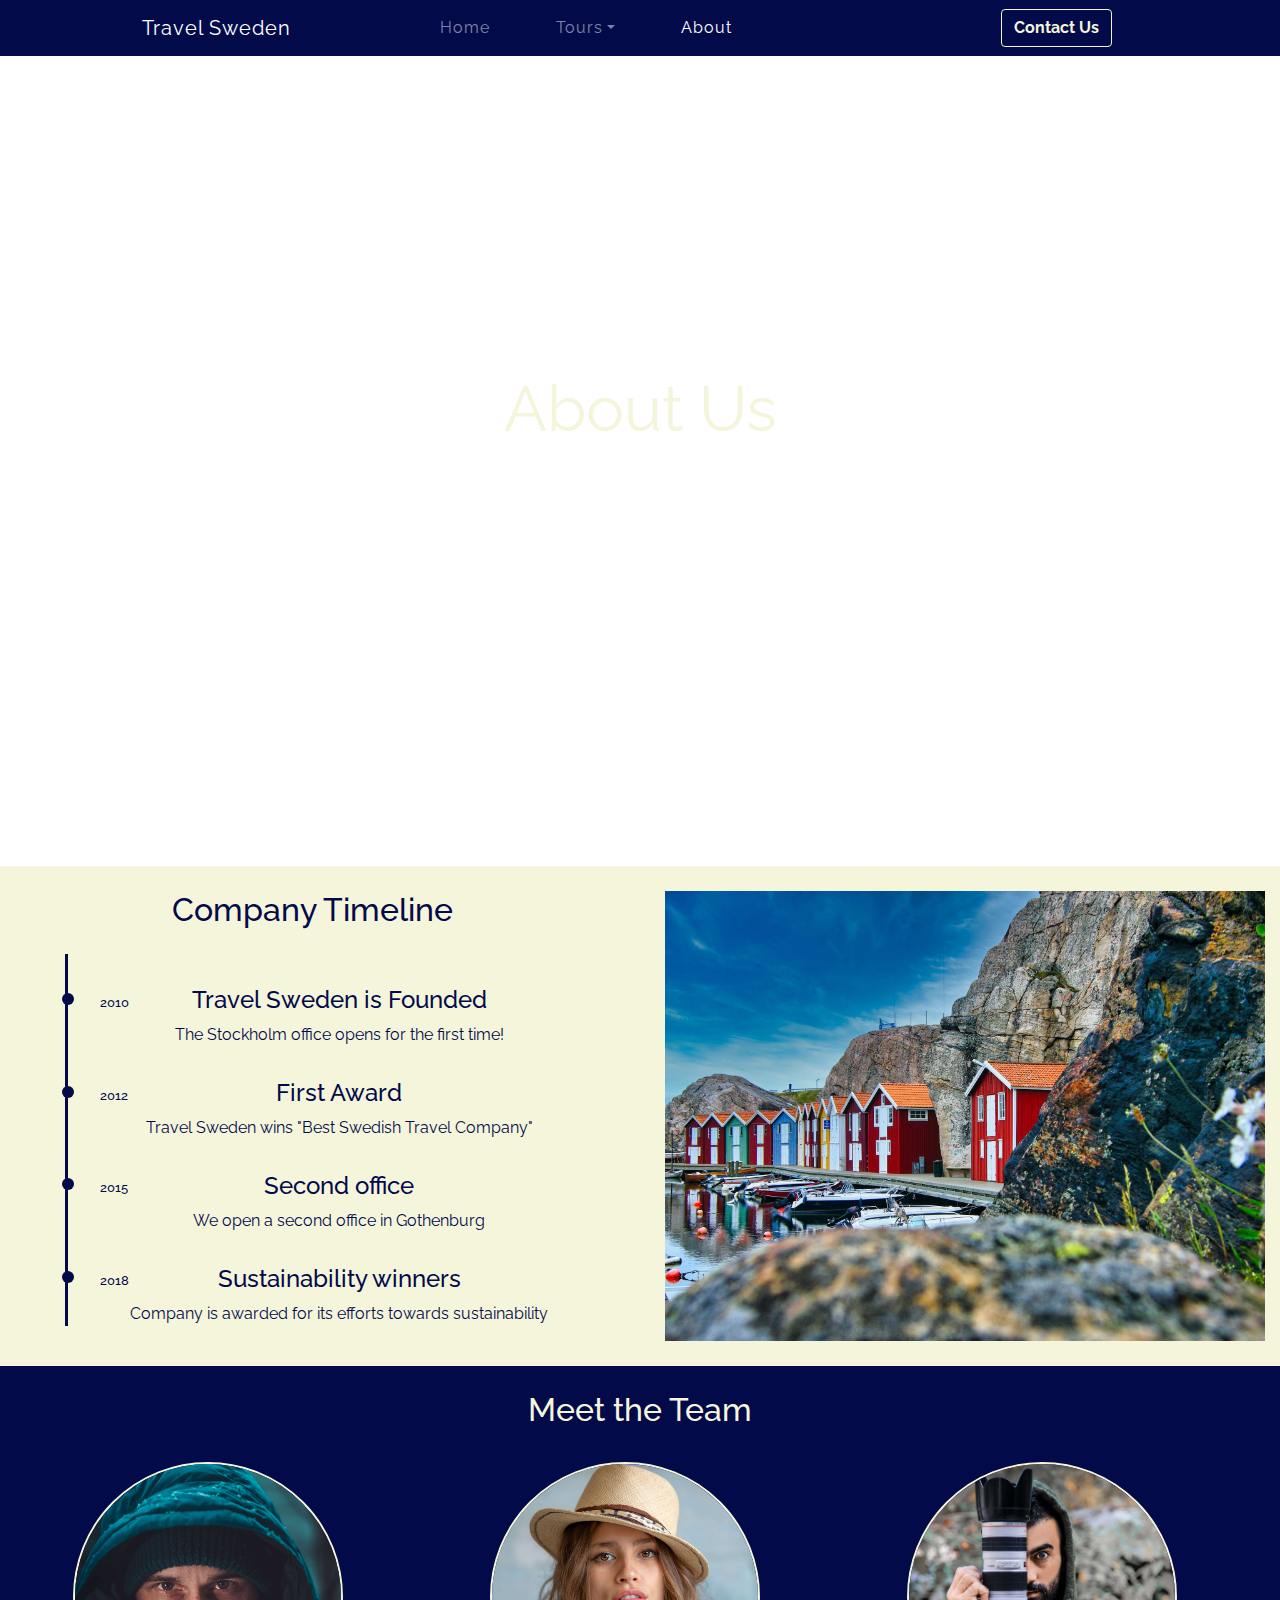
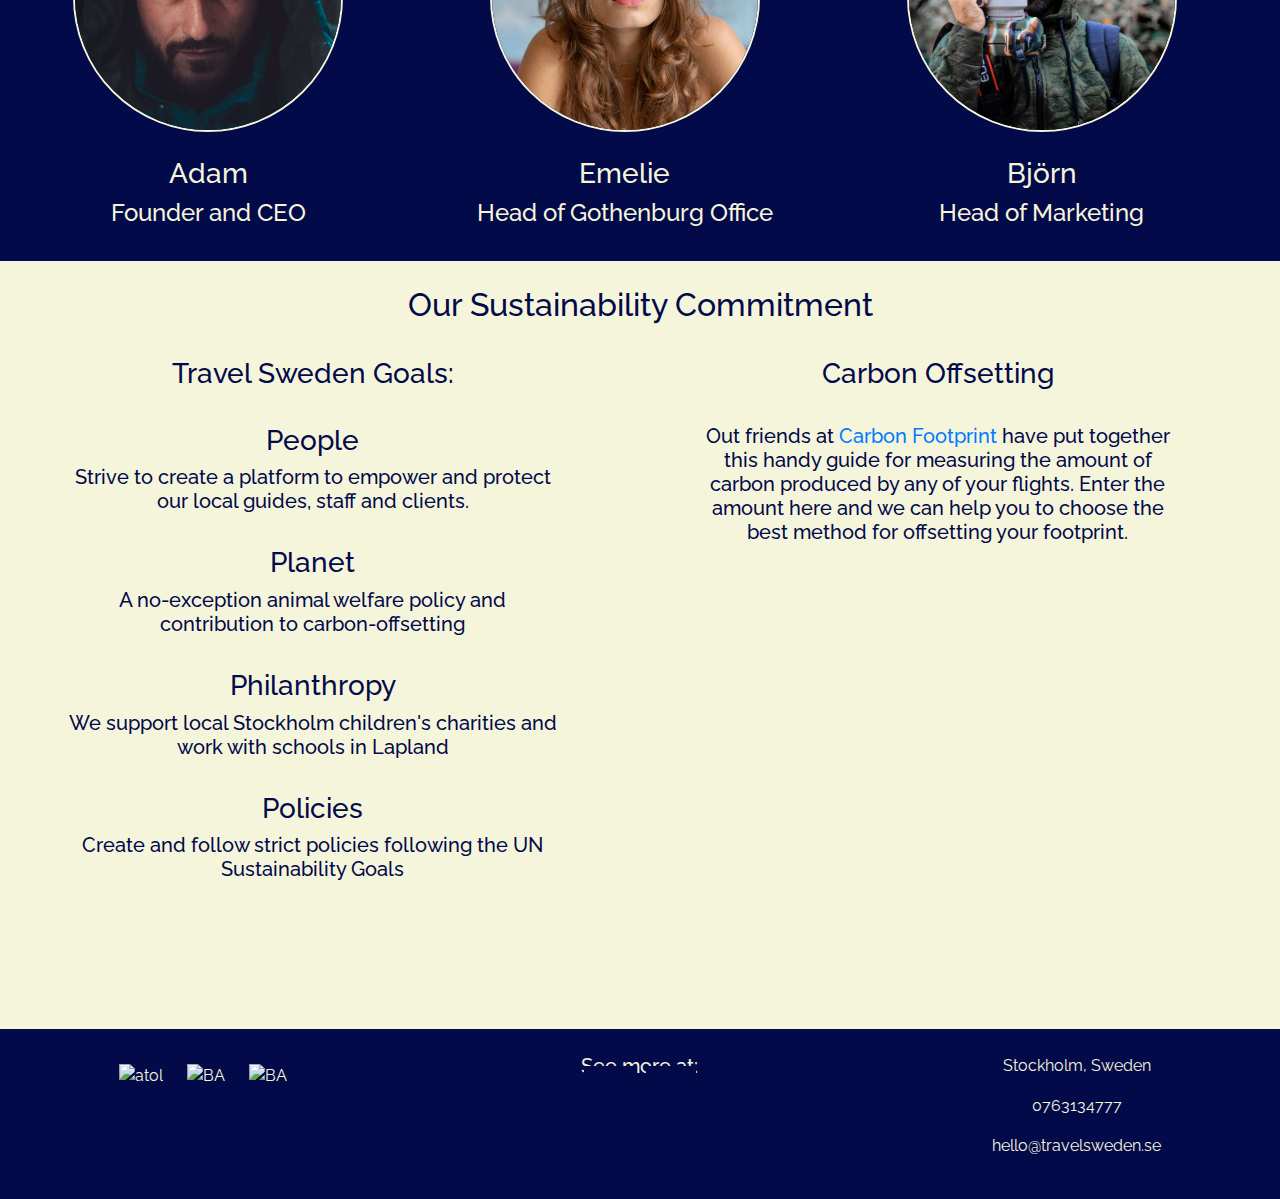
==== about.html @ d001424f "navbar form corrected across website" ====
<!DOCTYPE html>
<html lang="en">
<head>
    <meta charset="UTF-8">
    <meta name="viewport" content="width=device-width, initial-scale=1.0">
    <link rel="stylesheet" href="https://stackpath.bootstrapcdn.com/bootstrap/4.5.2/css/bootstrap.min.css">
    <link rel="stylesheet" href="https://cdnjs.cloudflare.com/ajax/libs/font-awesome/5.14.0/css/all.min.css" integrity="sha512-1PKOgIY59xJ8Co8+NE6FZ+LOAZKjy+KY8iq0G4B3CyeY6wYHN3yt9PW0XpSriVlkMXe40PTKnXrLnZ9+fkDaog==" crossorigin="anonymous" />
    <link href="https://fonts.googleapis.com/css2?family=Lato&family=Raleway&display=swap" rel="stylesheet">
    <link rel="stylesheet" href="assets/css/styles.css" type="text/css">
    <title>Travel Sweden</title>    
</head>
<body>

<!-- START OF NAV BAR -->
<nav class="row navbar navbar-dark navbar-expand-lg" style="background-color: #030a4a;">
   <div class="col-4"> 
  <a class="navbar-brand" href="index.html">Travel Sweden</a>
  
   </div>
   <div class="col-4 nav-options">
        <button class="navbar-toggler" type="button" data-toggle="collapse" data-target="#navbarNavDropdown" aria-controls="navbarNavDropdown" aria-expanded="false" aria-label="Toggle navigation">
            <span class="navbar-toggler-icon"></span>
        </button> 
        <div class="collapse navbar-collapse" id="navbarNavDropdown">
            <ul class="navbar-nav">
                <li class="nav-item">
                    <a class="nav-link" href="index.html">Home </a>
                </li>
                <li class="nav-item dropdown">
                    <a class="nav-link dropdown-toggle" href="#" id="navbarDropdownMenuLink" role="button" data-toggle="dropdown" aria-haspopup="true" aria-expanded="false">
                    Tours</a>
                    <div class="dropdown-menu" aria-labelledby="navbarDropdownMenuLink">
                        <a class="dropdown-item" href="tour-1.html">Stockholm</a>
                        <a class="dropdown-item" href="tour-2.html">Lapland</a>
                        <a class="dropdown-item" href="tour-2.html">Gothenburg</a>
                    </div>
                </li>
                <li class="nav-item active">
                    <a class="nav-link" href="about.html">About<span class="sr-only">(current)</span></a>
                </li>                   
            </ul>
        </div>
    </div>
  <div class="col-4 enquiry-button">        
        <button type="button" class="btn btn-light" data-toggle="modal" data-target="#exampleModal"> Contact Us </button>
        <div class="modal fade" id="exampleModal" tabindex="-1" aria-labelledby="exampleModalLabel" aria-hidden="true">
            <div class="modal-dialog modal-dialog-centered">
                <div class="modal-content">
                        <div class="modal-header">
                            <h5 class="modal-title" id="exampleModalLabel">Enquiry Details</h5>
                            <button type="button" class="close" data-dismiss="modal" aria-label="Close">
                                <span aria-hidden="true">&times;</span>
                            </button>
                        </div>
                        <form>
                            <div class="form-group">
                                <label for="exampleFormControlTextarea1">Full Name</label>
                                <textarea class="form-control" id="exampleFormControlTextarea1" rows="1" placeholder="Full Name"></textarea>
                            </div>  
                            <div class="form-group">                                
                                    <label for="validationDefault01">Email Address</label>
                                    <input type="text" class="form-control" id="validationDefault01" placeholder="Email Address" required>                                                               
                            </div>
                            <div class="form-group">
                                <label for="exampleFormControlTextarea1">Phone Number</label>
                                <textarea class="form-control" id="exampleFormControlTextarea3" rows="1" placeholder="Phone Number"></textarea>                                
                            </div>  
                            <div class="form-group">
                                <label for="exampleFormControlTextarea1">Anything you'd like to add?</label>
                                <textarea class="form-control" id="exampleFormControlTextarea2" placeholder="Hotel preference, dates, special occasion" rows="3"></textarea>
                                <small id="emailHelp" class="form-text text-muted">We'll never share your details with anyone else.</small>
                            </div>                         
                             <div class="form-group">
                                <div class="form-check">
                                <input class="form-check-input" type="checkbox" value="" id="invalidCheck2" required>
                                <label class="form-check-label" for="invalidCheck2">
                                    Agree to terms and conditions
                                </label>
                                </div>
                            </div>
                            <button type="button" class="btn btn-secondary" data-dismiss="modal">Close</button>
                            <button class="btn btn-primary" type="submit">Submit </button>                            
                            </form>
                    
                </div>
            </div>
        </div>
    </div>
    
      

   
</nav>
<!-- END OF NAV BAR -->
<!-- START OF HERO SECTION -->
<div class="d-block row container-fluid no-gutters about-hero-container">
   <h1>About Us</h1>  
</div>
<!-- END OF HERO SECTION -->
<!-- START OF HISTORY SECTION -->
<div class="history-section">
    <div class="container-fluid row">
        <div class="col-xl-6 history-text">         
            <div class="row">
                <div class="col-12">
                    <h2 class="history-heading">
                        Company Timeline
                    </h2>
                </div>
            </div> 
            <div class="history-items">
            <div class="timeline-item" data-dates="2010">
                <h4>Travel Sweden is Founded</h4>  
                <p>The Stockholm office opens for the first time!</p>              
            </div>   
            <div class="timeline-item" data-dates="2012">
                <h4>First Award</h4>
                <p>Travel Sweden wins "Best Swedish Travel Company"</p>
            </div>     
            <div class="timeline-item" data-dates="2015">
                <h4>Second office</h4>
                <p>We open a second office in Gothenburg</p>
            </div>     
            <div class="timeline-item" data-dates="2018">
                <h4>Sustainability winners</h4>
                <p>Company is awarded for its efforts towards sustainability</p>
            </div>   
            </div>              
        </div>       
        <div class="col-xl-6 history-image">
            <img src="assets/images/west-coast.jpg" alt="Houses on the beach in Gothenburg">
        </div>
    </div>
</div>


<!-- END OF HISTORY SECTION -->

<!-- START OF MEET SECTION -->
<div class="meet-section">
<h2>Meet the Team</h2>
    <div class="container-fluid row">
        <div class="col-xl-4 meet-person">
            <img src="assets/images/person-1.jpg" alt="Person 1">            
            <h3>Adam</h3>
            <h4>Founder and CEO</h4>
        </div>
        <div class="col-xl-4 meet-person">
            <img src="assets/images/person-2.jpg" alt="Person 2">            
            <h3>Emelie</h3>
            <h4>Head of Gothenburg Office</h4>
        </div>
        
        <div class="col-xl-4 meet-person">
            <img src="assets/images/person-3.jpg" alt="Person 3">            
            <h3>Björn</h3>
            <h4>Head of Marketing</h4>
        </div>    
    </div>
</div>

<!-- END OF MEET SECTION -->

<!-- START OF SUSTAINABILITY SECTION -->
<div class="sustain-section">
<h2>Our Sustainability Commitment</h2> 
    <div class="container-fluid row">
        <div class="col-lg-6">
            <h3 class="sustain-heading">Travel Sweden Goals:</h3>                       
            <h3><i class="fas fa-child"></i> People</h3>
            <h5>Strive to create a platform to empower and protect our local guides, staff and clients.</h5>
            <h3><i class="fas fa-globe-europe"></i> Planet</h3>
            <h5>A no-exception animal welfare policy and contribution to carbon-offsetting</h5>
            <h3><i class="fas fa-hand-holding-heart"></i> Philanthropy</h3>
            <h5>We support local Stockholm children's charities and work with schools in Lapland</h5>
            <h3><i class="far fa-sticky-note"></i> Policies</h3>
            <h5>Create and follow strict policies following the UN Sustainability Goals</h5>
        </div>
        <div class="col-lg-6 sustain-calc">
            <h3 class="sustain-heading">Carbon Offsetting</h3>
            <h5>Out friends at <a href="https://www.carbonfootprint.com/" target="_blank">Carbon Footprint</a> have put together this handy guide for measuring the amount of carbon produced by any of your flights. Enter the amount here and we can help you to choose the best method for offsetting your footprint.</h5> 
            <iframe style="border:0;" allowfullscreen="" aria-hidden="false" tabindex="0" 
            src="https://calculator.carbonfootprint.com/calculator.aspx?c=flight"></iframe>

        </div>    
    </div>

</div>


<!-- END OF SUSTAINABILITY SECTION -->

<!-- START OF FOOTER -->
<footer class="footer-section container-fluid">
    <div class="row">
        <div class= "col-sm-4 footer-awards">            
            <img src="assets/images/atol.png" alt="atol">                       
            <img src="assets/images/recommend.png" alt="BA">
            <img src="assets/images/wanderlust.png" alt="BA">            
        </div>
        <div class="col-sm-4">
            <h5 class="uppercase general-sub">See more at:</h5>
            <ul class="list-inline social-links">
                <li class="list-inline-item">
                    <a target="_blank" href="https://www.facebook.com/">
                        <i class="fab fa-facebook" aria-hidden="true"></i>
                        <span class="sr-only">Facebook</span>
                    </a>
                </li>
                <li class="list-inline-item">
                    <a target="_blank" href="https://twitter.com/">
                        <i class="fab fa-twitter" aria-hidden="true"></i>
                        <span class="sr-only">Twitter</span>
                    </a>
                </li>
                <li class="list-inline-item">
                    <a target="_blank" href="https://instagram.com/">
                        <i class="fab fa-instagram" aria-hidden="true"></i>
                        <span class="sr-only">Instagram</span>
                    </a>
                </li>
                <li class="list-inline-item">
                    <a target="_blank" href="https://www.linkedin.com/">
                        <i class="fab fa-linkedin" aria-hidden="true"></i>
                        <span class="sr-only">LinkedIn</span>
                    </a>
                </li>
            </ul>
        </div>
            
        <div class= "col-sm-4 footer-address list-block">
            <p><i class="fa fa-home"></i> Stockholm, Sweden</p>
            <p><i class="fa fa-phone"></i> 0763134777</p>
            <p><i class="fa fa-envelope-square"></i> hello@travelsweden.se</p>
        </div>
    </div>    
    
</footer>
<!-- END OF FOOTER -->


    

<script src="https://code.jquery.com/jquery-3.5.1.slim.min.js" integrity="sha384-DfXdz2htPH0lsSSs5nCTpuj/zy4C+OGpamoFVy38MVBnE+IbbVYUew+OrCXaRkfj" crossorigin="anonymous"></script>
<script src="https://cdn.jsdelivr.net/npm/popper.js@1.16.1/dist/umd/popper.min.js" integrity="sha384-9/reFTGAW83EW2RDu2S0VKaIzap3H66lZH81PoYlFhbGU+6BZp6G7niu735Sk7lN" crossorigin="anonymous"></script>
<script src="https://stackpath.bootstrapcdn.com/bootstrap/4.5.2/js/bootstrap.min.js" integrity="sha384-B4gt1jrGC7Jh4AgTPSdUtOBvfO8shuf57BaghqFfPlYxofvL8/KUEfYiJOMMV+rV" crossorigin="anonymous"></script>
</body>

</html>
---- assets/css/styles.css ----
html, body {    
    font-family: 'Raleway', sans-serif;
    text-align: center;   
    overflow-x: hidden; 
    scroll-behavior: smooth;
}
/************* HOME PAGE ***********/

/* Navbar */
.navbar {
    margin: 0
}

nav a {
    color: #F5F5DC;
    text-align: center;
    letter-spacing: 1px
    
}

.navbar-nav li {
    margin: 0 50px 0 0px
}

.navbar-toggler{
    color: #F5F5DC
}

.dropdown-item{
    margin: 4px;
    padding: 0;
    color: #030a4a
}

@media screen and (max-width:450px){
    .dropdown-menu{
    min-width: 6.5rem;
    background-color: #030a4a;     
    }
}

    
@media screen and (max-width:450px){
    .dropdown-item{
    margin: 4px;
    padding: 0;
    color: #F5F5DC
    }
}

@media screen and (min-width:600px){
    .dropdown-item{
    margin-left: 30px;
    width: 75% 
    }
}

@media screen and (max-width:450px){
    .enquiry-button{  
        display: none      
    }
}

@media screen and (max-width:450px){
    .navbar-nav li{  
        margin-left: 10px      
    }
}

.nav-options{
    padding: 0px
}

.form-group {
    margin: 10px 25px
}

.btn-primary{
    background-color: #030a4a;
    margin-bottom: 15px
}

.btn-secondary{
    margin-bottom: 15px
}


.btn-submit{
    color: #F5F5DC;
    margin-bottom: 15px
}

.btn-light{
    color: #030a4a;
    font-weight: bold
}
/* Hero Container */

  
.hero-container {    
    text-align: center;
    height: 90vh;
    background-image: url("../images/deck-lake-forest.jpg");
    background-size: cover;
    background-repeat: no-repeat;
    background-position: 50% 50%;
    color: #F5F5DC;
    
}

@media screen and (min-width:1125px){
    .hero-container{    
    animation: mymove 5s;   
    }
}

@keyframes mymove {
  from {background-size: 100%;}
  to {background-size: 110%;}
}

.hero-container h1{    
    padding-top: 35vh;
    font-weight: 400;
    font-size: 400%;
}

@media screen and (max-width:400px){
    .hero-container h1{    
    padding-top: 100px;    
    }
}

/* Values Container */

.values-container{
    background-color: #F5F5DC
}

.value-text h1, .value-text h4 {
    padding: 0 25px
}

.value-text h1{
    color: #030a4a;     
}

@media screen and (max-width:450px){
    .value-text h1{         
        padding-top: 25px   
    }
}

@media screen and (max-width:450px){
    .value-text h4{         
        margin-bottom: 50px      
    }
}
.values-container img{
    height: 50vh;
    padding: 45px 10px 15px 10px;
    
}

@media screen and (max-width:450px){
    .values-container img, .values-container p{  
        display: none  
    
    }
}

/* Values Container */

.tour-list-section {
    background-image: url("../images/northern-lights.jpg");
    background-size: cover;
    background-repeat: no-repeat;
    background-position: 50% 50%;
    height: 100%;      
    overflow: hidden;    
}

.tour-list-section h1{
    color: #F5F5DC;
    margin: 25px 0
}

.card {
    margin: 25px 0 40px 0;
}

.card a {
    color: #030a4a;
}

.card img:hover{
    opacity: 0.8;
}

/* Review Section */

.review-section{
    background-color: #F5F5DC
}

.carousel-item{
    padding: 25px 150px;
    color: #030a4a 
}

@media screen and (max-width:800px){
    .carousel-item{
    padding: 25px 50px  
    
    }
}

.carousel-control-prev-icon,
.carousel-control-next-icon {
  height: 100px;
  width: 100px;
  outline: black;
  background-size: 100%, 100%;  
  background-image: none;
}

.carousel-control-next-icon:after
{
  content: '>';
  font-size: 30px;
  color: #030a4a;
}

.carousel-control-prev-icon:after {
  content: '<';
  font-size: 30px;
  color: #030a4a;
}

/* Why Section */

.why-section {
    background-image: url("../images/frozen-lake.jpg");
    background-size: cover;
    background-repeat: no-repeat;
    background-position: 50% 50%;
    height: 100%;      
    overflow: hidden;    
}

.why-section h1{
    color: #F5F5DC;
    margin-top: 25px
}

.list-heading {
    font-size: larger
}


/************* TOUR 1 PAGE ***********/

/*Hero container*/

.tour1-hero-container {    
    text-align: center;
    height: 90vh;
    background-image: url("../images/stockholm-archipelago.jpg");
    background-size: cover;
    background-repeat: no-repeat;
    background-position: 50% 50%;
    color: #F5F5DC;    
}

@media screen and (min-width:1125px){
    .tour1-hero-container{    
    animation: mymove 5s;   
    }
}

.tour1-hero-container h1{    
    padding-top: 35vh;
    font-weight: 400;
    font-size: 400%;
}

@media screen and (max-width:400px){
    .tour1-hero-container h1{    
    padding-top: 125px;
    font-size: 325%
    }
}

/*Highlights container*/

.highlights-section{
    padding: 25px 0;
    background-color: #F5F5DC;
}

.highlights-points ul{
    padding-left: 0
}

.highlights-points ul li{
    list-style-type: none;
    padding: 0;
    font-weight: bold;
    line-height: 2.5
}

.btn-light {
    
    background-color: #030a4a;
    border-color: #F5F5DC;
    color: #F5F5DC;
}

@media screen and (max-width:800px){
    .highlights-points h2{    
    padding-top: 25px
    }
}
/*Itinerary container*/

.itinerary1-section{
    background-image: url("../images/sthlm-sky.jpg");
    background-size: cover;
    background-repeat: no-repeat;
    background-position: 50% 50%;
    
}
.itinerary1-details{
    padding: 0 25px
}

.itinerary1-details h2, .itinerary1-details p {
    background-color: rgba(255, 255, 255, 0.8);   
}

.itinerary-map iframe{    
    height: 420px;
    width: 550px;       
    margin: 25px
}

@media screen and (max-width:450px){
    .itinerary-map iframe{    
    height: 225px;
    width: 320px
    }
}


/*Weather container*/

.weather-section{
    background-color: #F5F5DC
}

.weather-section h2{
    padding-top: 25px
}

.weather-month {
    padding: 25px 150px
}

@media screen and (max-width:450px){
    .weather-month {
    padding: 25px
    }
}

/*Photo Gallery container*/

.photo-gallery-section{
    height: 95vh
}

.photo-gallery-section h2{
    padding-top: 25px
}

.carousel-item img{
    height: 75vh;
    object-fit: cover;
    padding: 0 25px
}

.carousel-indicators li{
    margin-bottom: 10px
}

@media screen and (max-width:500px){
    .photo-gallery-section{
    height: 65vh
    }
}

@media screen and (max-width:500px){
    .tour-picture{
    padding: 25px 15px  
    
    }
}

@media screen and (max-width:500px){
    .carousel-item img{
    height: 45vh;    
    object-fit: cover;
    }
}

/************* TOUR 2 PAGE ***********/

/*Hero container*/

.tour2-hero-container {    
    text-align: center;
    height: 90vh;
    background-image: url("../images/snow.jpg");
    background-size: cover;
    background-repeat: no-repeat;
    background-position: 50% 50%;
    color: #F5F5DC;    
}

@media screen and (min-width:1125px){
    .tour2-hero-container{    
    animation: mymove 5s;   
    }
}

.tour2-hero-container h1{    
    padding-top: 35vh;
    font-weight: 400;
    font-size: 400%;
}

@media screen and (max-width:400px){
    .tour2-hero-container h1{    
    padding-top: 150px;
    font-size: 350%
    }
}

.itinerary2-section{
    background-image: url("../images/lapland-summer.jpg");
    background-size: cover;
    background-repeat: no-repeat;
    background-position: 50% 50%;
    
}

.itinerary2-details {
    background-color: rgba(255, 255, 255, 0.8);   
    padding: 25px
}

/************* TOUR 3 PAGE ***********/

/*Hero container*/

.tour3-hero-container {    
    text-align: center;
    height: 90vh;
    background-image: url("../images/west-coast-beach.jpg");
    background-size: cover;
    background-repeat: no-repeat;
    background-position: 50% 50%;
    color: #F5F5DC;    
}

@media screen and (min-width:1125px){
    .tour3-hero-container{    
    animation: mymove 5s;   
    }
}

.tour3-hero-container h1{    
    padding-top: 35vh;
    font-weight: 400;
    font-size: 400%;
}

@media screen and (max-width:400px){
    .tour3-hero-container h1{    
    padding-top: 150px;
    font-size: 350%
    }
}

.itinerary3-section{
    background-image: url("../images/gothenburg-bridge.jpg");
    background-size: cover;
    background-repeat: no-repeat;
    background-position: 50% 50%;
    
}

.itinerary3-details {
    background-color: rgba(255, 255, 255, 0.8);   
    padding: 25px
}
/************* ABOUT PAGE ***********/

/*Hero container*/

.about-hero-container {    
    text-align: center;
    height: 90vh;
    background-image: url("../images/about-hero.jpg");
    background-size: cover;
    background-repeat: no-repeat;
    background-position: 50% 50%;
    color: #F5F5DC;
    
}

@media screen and (min-width:1125px){
    .about-hero-container{    
    animation: mymove 5s;   
    }
}

.about-hero-container h1{    
    padding-top: 35vh;
    font-weight: 400;
    font-size: 400%;
}

@media screen and (max-width:400px){
    .about-hero-container h1{    
    padding-top: 150px;
    font-size: 350%
    }
}

/*History container*/

.history-section{
    background-color: #F5F5DC;
    height: 100%
}

.history-heading{
    color: #030a4a;
    margin: 25px
}

.timeline-item{
    padding: 2em 2em 0em 2em;
    position: relative;
    color: #030a4a;
    border-left: 3px solid;
    margin-left: 50px

}
.timeline-item p{
    padding: 0;
    margin: 0;
}

.timeline-item:before {
    content: attr(data-dates);
    position: absolute;
    left: 2.5em;
    top: 3em;
    display: block;
    font-weight: 500;
    font-size: 0.8em;
    padding: 0;
    
}

@media screen and (max-width:500px){
    .timeline-item:before {    
    position: static;
    }
}

@media screen and (max-width:500px){
    .timeline-item {    
    margin-left: 0px
    }
}

.timeline-item:after {
    width: 12px;
    height: 12px;
    display: block;
    top: 2.4em;
    position: absolute;
    left: -6px;
    border-radius: 12px;
    content: ' ';
    background: #030a4a;
    
}

.history-items {
    margin-bottom: 30px;
}

.history-image img{
    height: 80vh;
    object-fit: contain;
    margin: 25px
}

@media screen and (min-width:1250px){
    .history-image img{
    height: 50vh
    }
}

@media screen and (max-width:1025px){
    .history-image img{
    height: 30vh;
    width: 100%;
    margin-left: 10px
    }
}

/*Meet container*/

.meet-section{
    background-color: #030a4a;
}

.meet-section h2{
    padding-top: 25px;
    color: #F5F5DC    
}

.meet-person img{
    object-fit: contain;
    height: 30vh;
    border: 2px #F5F5DC solid;
    border-radius: 50%;
    margin: 25px 0      
}

.meet-person h3, .meet-person h4{
    color: #F5F5DC
}

.meet-person h4{
    padding-bottom: 25px
    
}


/*Sustainability container*/ 

.sustain-section{
    background-color: #F5F5DC;
    color:  #030a4a
}

.sustain-calc iframe{    
    height: 420px;
    width: 580px;       
    margin: 0 25px 25px 25px
}

@media screen and (max-width:450px){
    .sustain-calc iframe{       
    width: 100%;
    height: 580px;
    margin-left: 5px
    }
}

.sustain-heading{
    padding: 25px 0
}
.sustain-section h2{
    padding-top: 25px
}

.sustain-section h5{
    padding: 0 50px 25px 50px
}

/************* Footer **************/

.footer-section{
    padding: 25px 0;
}

footer, footer i{
    background-color: #030a4a;
    color: #F5F5DC
}

.footer-awards img{
    height: 100px;
    vertical-align: center;
    margin: 10px
}

.list-inline-item i{
    padding: 25px;
    font-size: 200%
    
}

@media screen and (max-width:450px){
    .list-inline-item i{
    padding: 25px 5px;
    }
}
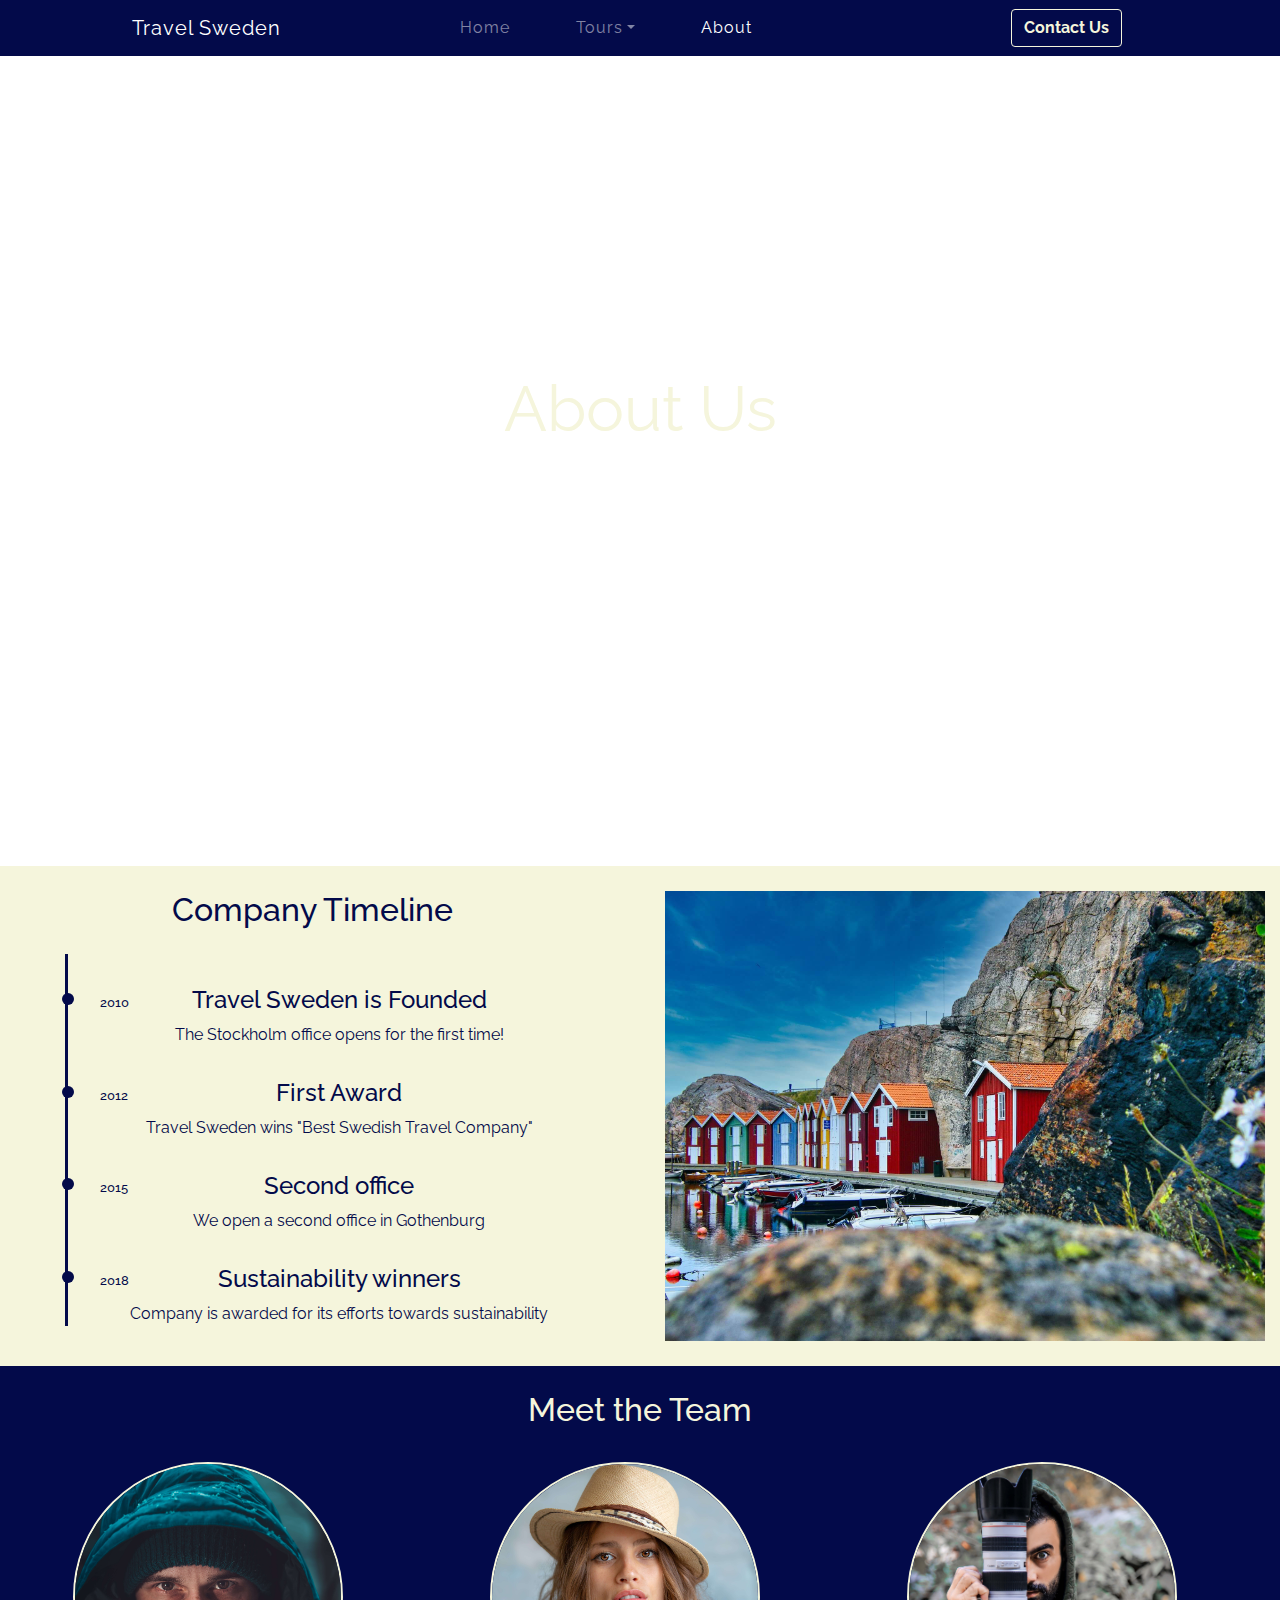
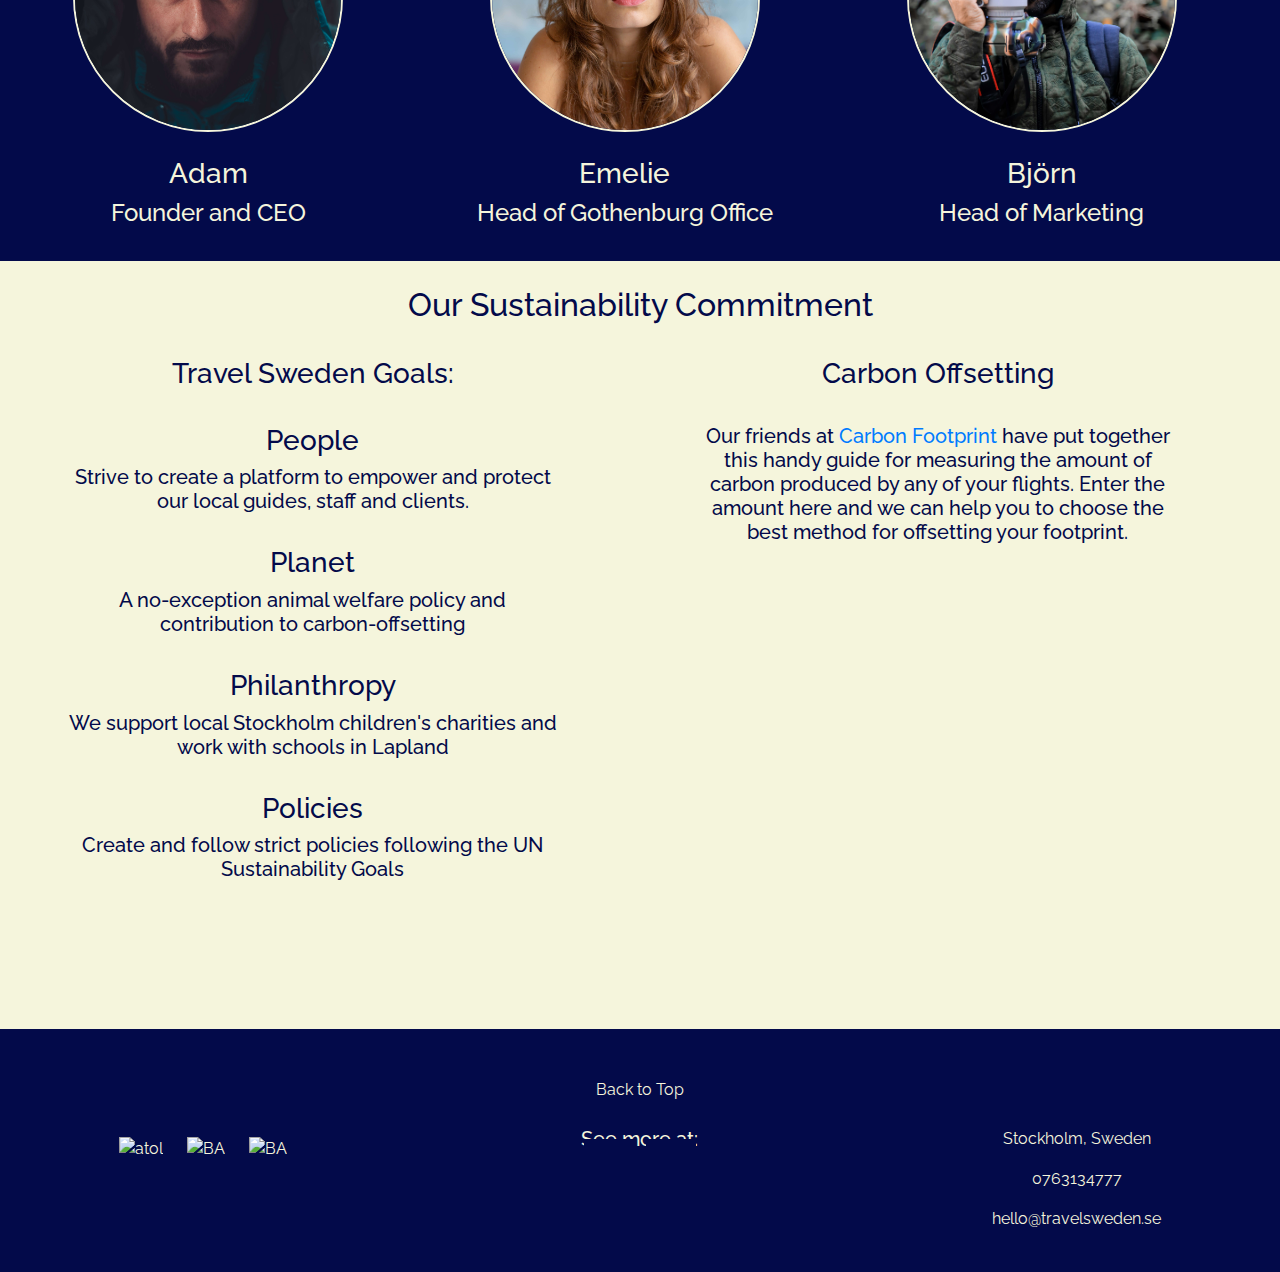
==== commit 0f0d990d: "added back to top button across site" ====
--- a/about.html
+++ b/about.html
@@ -10,6 +10,7 @@
     <title>Travel Sweden</title>    
 </head>
 <body>
+<a name="top"></a>
 
 <!-- START OF NAV BAR -->
 <nav class="row navbar navbar-dark navbar-expand-lg" style="background-color: #030a4a;">
@@ -42,12 +43,12 @@
         </div>
     </div>
   <div class="col-4 enquiry-button">        
-        <button type="button" class="btn btn-light" data-toggle="modal" data-target="#exampleModal"> Contact Us </button>
-        <div class="modal fade" id="exampleModal" tabindex="-1" aria-labelledby="exampleModalLabel" aria-hidden="true">
+        <button type="button" class="btn btn-light" data-toggle="modal" data-target="#navModal"> Contact Us </button>
+        <div class="modal fade" id="navModal" tabindex="-1" aria-labelledby="navModalLabel" aria-hidden="true">
             <div class="modal-dialog modal-dialog-centered">
                 <div class="modal-content">
                         <div class="modal-header">
-                            <h5 class="modal-title" id="exampleModalLabel">Enquiry Details</h5>
+                            <h5 class="modal-title" id="navModalLabel">Enquiry Details</h5>
                             <button type="button" class="close" data-dismiss="modal" aria-label="Close">
                                 <span aria-hidden="true">&times;</span>
                             </button>
@@ -178,7 +179,7 @@
         </div>
         <div class="col-lg-6 sustain-calc">
             <h3 class="sustain-heading">Carbon Offsetting</h3>
-            <h5>Out friends at <a href="https://www.carbonfootprint.com/" target="_blank">Carbon Footprint</a> have put together this handy guide for measuring the amount of carbon produced by any of your flights. Enter the amount here and we can help you to choose the best method for offsetting your footprint.</h5> 
+            <h5>Our friends at <a href="https://www.carbonfootprint.com/" target="_blank">Carbon Footprint</a> have put together this handy guide for measuring the amount of carbon produced by any of your flights. Enter the amount here and we can help you to choose the best method for offsetting your footprint.</h5> 
             <iframe style="border:0;" allowfullscreen="" aria-hidden="false" tabindex="0" 
             src="https://calculator.carbonfootprint.com/calculator.aspx?c=flight"></iframe>
 
@@ -192,6 +193,11 @@
 
 <!-- START OF FOOTER -->
 <footer class="footer-section container-fluid">
+    <div class="row">
+        <div class="col top-button">
+        <a href="#top"><i class="fas fa-arrow-circle-up"></i><br>Back to Top</a>
+        </div>
+    </div>
     <div class="row">
         <div class= "col-sm-4 footer-awards">            
             <img src="assets/images/atol.png" alt="atol">                       
@@ -233,8 +239,7 @@
             <p><i class="fa fa-phone"></i> 0763134777</p>
             <p><i class="fa fa-envelope-square"></i> hello@travelsweden.se</p>
         </div>
-    </div>    
-    
+    </div>
 </footer>
 <!-- END OF FOOTER -->
 
--- a/assets/css/styles.css
+++ b/assets/css/styles.css
@@ -7,19 +7,14 @@
 /************* HOME PAGE ***********/
 
 /* Navbar */
-.navbar {
-    margin: 0
-}
 
 nav a {
     color: #F5F5DC;
-    text-align: center;
-    letter-spacing: 1px
-    
+    letter-spacing: 1px    
 }
 
 .navbar-nav li {
-    margin: 0 50px 0 0px
+    margin: 0 25px 
 }
 
 .navbar-toggler{
@@ -38,7 +33,6 @@
     background-color: #030a4a;     
     }
 }
-
     
 @media screen and (max-width:450px){
     .dropdown-item{
@@ -84,7 +78,6 @@
     margin-bottom: 15px
 }
 
-
 .btn-submit{
     color: #F5F5DC;
     margin-bottom: 15px
@@ -95,7 +88,6 @@
     font-weight: bold
 }
 /* Hero Container */
-
   
 .hero-container {    
     text-align: center;
@@ -104,8 +96,7 @@
     background-size: cover;
     background-repeat: no-repeat;
     background-position: 50% 50%;
-    color: #F5F5DC;
-    
+    color: #F5F5DC;    
 }
 
 @media screen and (min-width:1125px){
@@ -138,11 +129,8 @@
 }
 
 .value-text h1, .value-text h4 {
-    padding: 0 25px
-}
-
-.value-text h1{
-    color: #030a4a;     
+    padding: 0 25px;
+    color: #030a4a;
 }
 
 @media screen and (max-width:450px){
@@ -158,14 +146,12 @@
 }
 .values-container img{
     height: 50vh;
-    padding: 45px 10px 15px 10px;
-    
+    padding: 45px 10px 15px 10px;    
 }
 
 @media screen and (max-width:450px){
     .values-container img, .values-container p{  
-        display: none  
-    
+        display: none      
     }
 }
 
@@ -210,31 +196,29 @@
 
 @media screen and (max-width:800px){
     .carousel-item{
-    padding: 25px 50px  
-    
+    padding: 25px 50px    
     }
 }
 
 .carousel-control-prev-icon,
 .carousel-control-next-icon {
-  height: 100px;
-  width: 100px;
-  outline: black;
-  background-size: 100%, 100%;  
-  background-image: none;
-}
-
-.carousel-control-next-icon:after
-{
-  content: '>';
-  font-size: 30px;
-  color: #030a4a;
+    height: 100px;
+    width: 100px;
+    outline: black;
+    background-size: 100%, 100%;  
+    background-image: none;
+}
+
+.carousel-control-next-icon:after{
+    content: '>';
+    font-size: 30px;
+    color: #030a4a;
 }
 
 .carousel-control-prev-icon:after {
-  content: '<';
-  font-size: 30px;
-  color: #030a4a;
+    content: '<';
+    font-size: 30px;
+    color: #030a4a;
 }
 
 /* Why Section */
@@ -256,7 +240,6 @@
 .list-heading {
     font-size: larger
 }
-
 
 /************* TOUR 1 PAGE ***********/
 
@@ -309,8 +292,7 @@
     line-height: 2.5
 }
 
-.btn-light {
-    
+.btn-light {    
     background-color: #030a4a;
     border-color: #F5F5DC;
     color: #F5F5DC;
@@ -321,21 +303,27 @@
     padding-top: 25px
     }
 }
+
 /*Itinerary container*/
 
 .itinerary1-section{
     background-image: url("../images/sthlm-sky.jpg");
     background-size: cover;
     background-repeat: no-repeat;
-    background-position: 50% 50%;
-    
-}
-.itinerary1-details{
-    padding: 0 25px
-}
-
-.itinerary1-details h2, .itinerary1-details p {
-    background-color: rgba(255, 255, 255, 0.8);   
+    background-position: 50% 50%;    
+}
+
+.itinerary-details{
+    background-color: rgba(255, 255, 255, 0.8);  
+    padding: 10px 25px;
+    margin: 10px 25px
+}
+
+@media screen and (max-width:450px){
+    .itinerary-details{
+    padding: 10px 25px;
+    margin: 10px 0
+    }
 }
 
 .itinerary-map iframe{    
@@ -347,10 +335,10 @@
 @media screen and (max-width:450px){
     .itinerary-map iframe{    
     height: 225px;
-    width: 320px
-    }
-}
-
+    width: 320px;
+    margin: 15px 0 0 0
+    }
+}
 
 /*Weather container*/
 
@@ -400,8 +388,7 @@
 
 @media screen and (max-width:500px){
     .tour-picture{
-    padding: 25px 15px  
-    
+    padding: 25px 15px      
     }
 }
 
@@ -453,11 +440,6 @@
     
 }
 
-.itinerary2-details {
-    background-color: rgba(255, 255, 255, 0.8);   
-    padding: 25px
-}
-
 /************* TOUR 3 PAGE ***********/
 
 /*Hero container*/
@@ -495,14 +477,9 @@
     background-image: url("../images/gothenburg-bridge.jpg");
     background-size: cover;
     background-repeat: no-repeat;
-    background-position: 50% 50%;
-    
-}
-
-.itinerary3-details {
-    background-color: rgba(255, 255, 255, 0.8);   
-    padding: 25px
-}
+    background-position: 50% 50%;    
+}
+
 /************* ABOUT PAGE ***********/
 
 /*Hero container*/
@@ -514,8 +491,7 @@
     background-size: cover;
     background-repeat: no-repeat;
     background-position: 50% 50%;
-    color: #F5F5DC;
-    
+    color: #F5F5DC;    
 }
 
 @media screen and (min-width:1125px){
@@ -555,8 +531,8 @@
     color: #030a4a;
     border-left: 3px solid;
     margin-left: 50px
-
-}
+}
+
 .timeline-item p{
     padding: 0;
     margin: 0;
@@ -571,7 +547,6 @@
     font-weight: 500;
     font-size: 0.8em;
     padding: 0;
-    
 }
 
 @media screen and (max-width:500px){
@@ -595,8 +570,7 @@
     left: -6px;
     border-radius: 12px;
     content: ' ';
-    background: #030a4a;
-    
+    background: #030a4a;    
 }
 
 .history-items {
@@ -647,10 +621,8 @@
 }
 
 .meet-person h4{
-    padding-bottom: 25px
-    
-}
-
+    padding-bottom: 25px    
+}
 
 /*Sustainability container*/ 
 
@@ -676,6 +648,7 @@
 .sustain-heading{
     padding: 25px 0
 }
+
 .sustain-section h2{
     padding-top: 25px
 }
@@ -690,9 +663,13 @@
     padding: 25px 0;
 }
 
-footer, footer i{
+footer, footer i, footer a{
     background-color: #030a4a;
     color: #F5F5DC
+}
+
+.top-button{
+    margin-bottom: 25px
 }
 
 .footer-awards img{
@@ -703,8 +680,7 @@
 
 .list-inline-item i{
     padding: 25px;
-    font-size: 200%
-    
+    font-size: 200%    
 }
 
 @media screen and (max-width:450px){
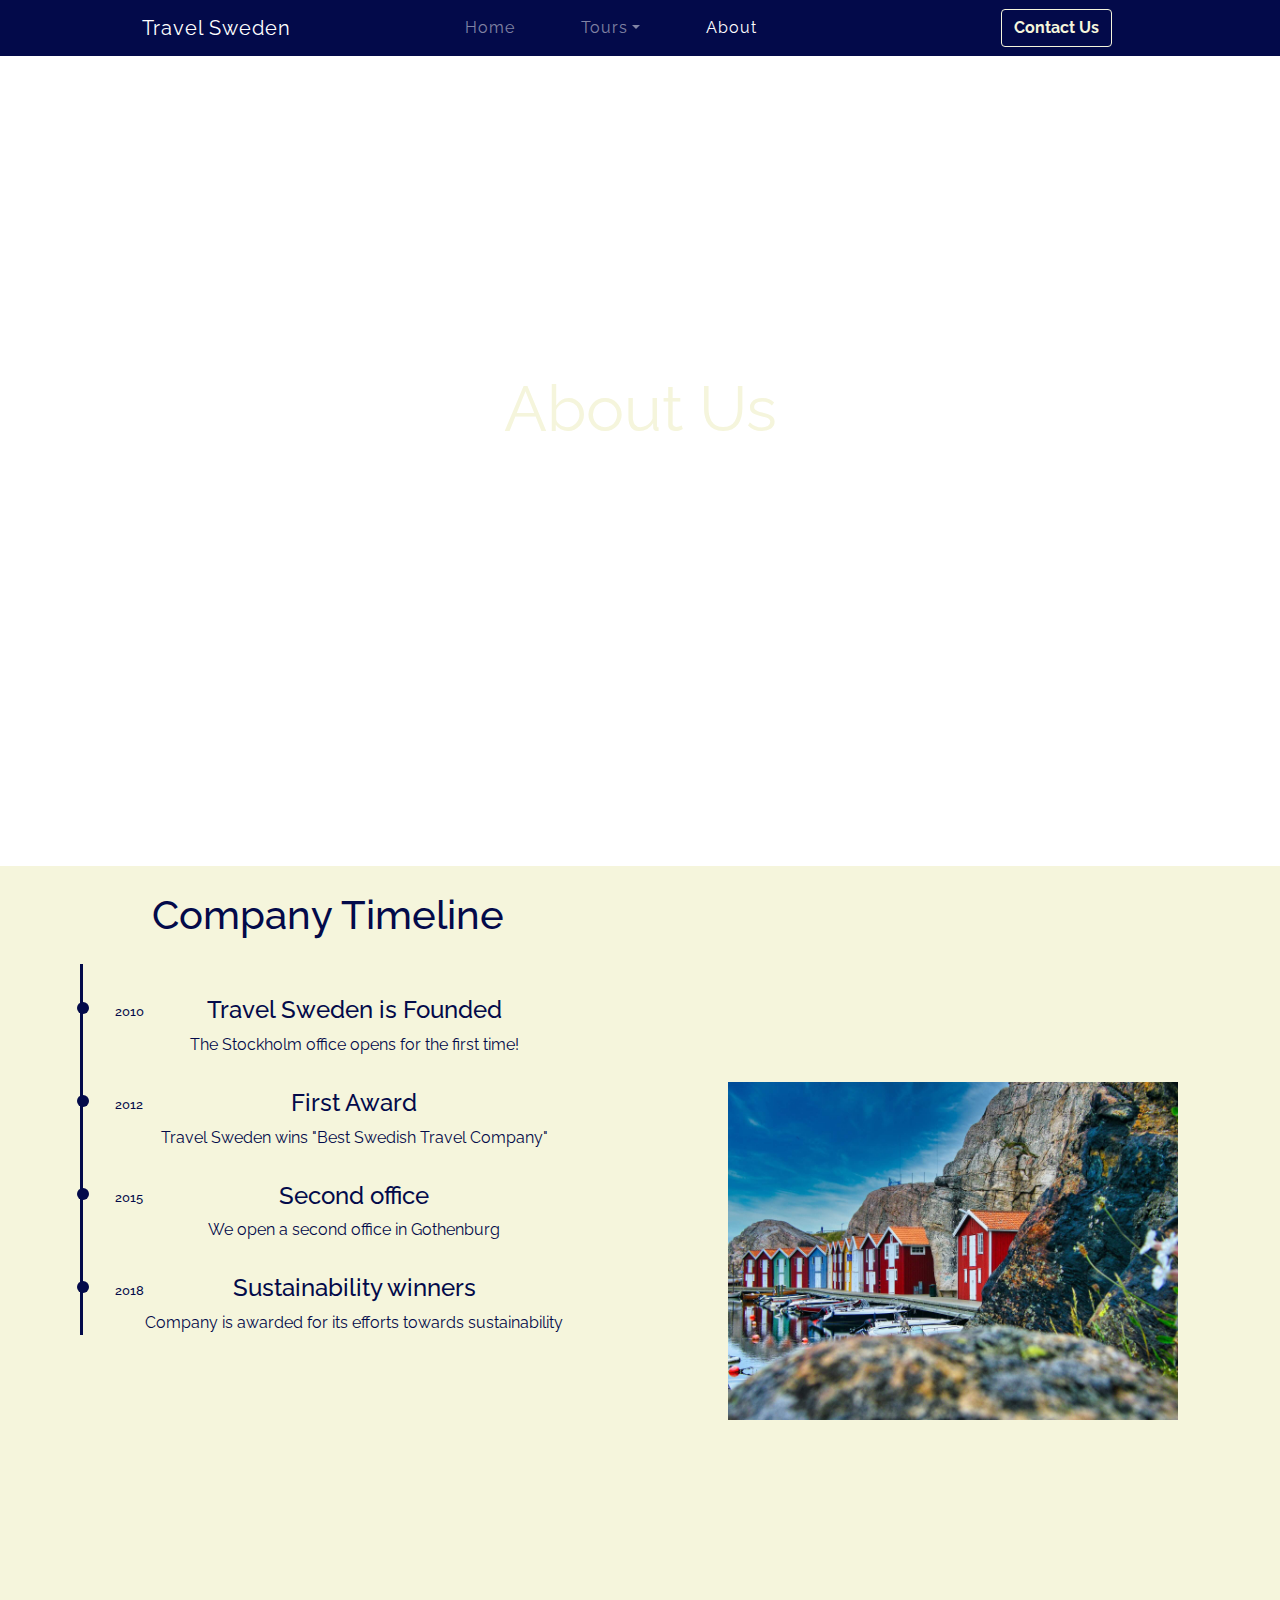
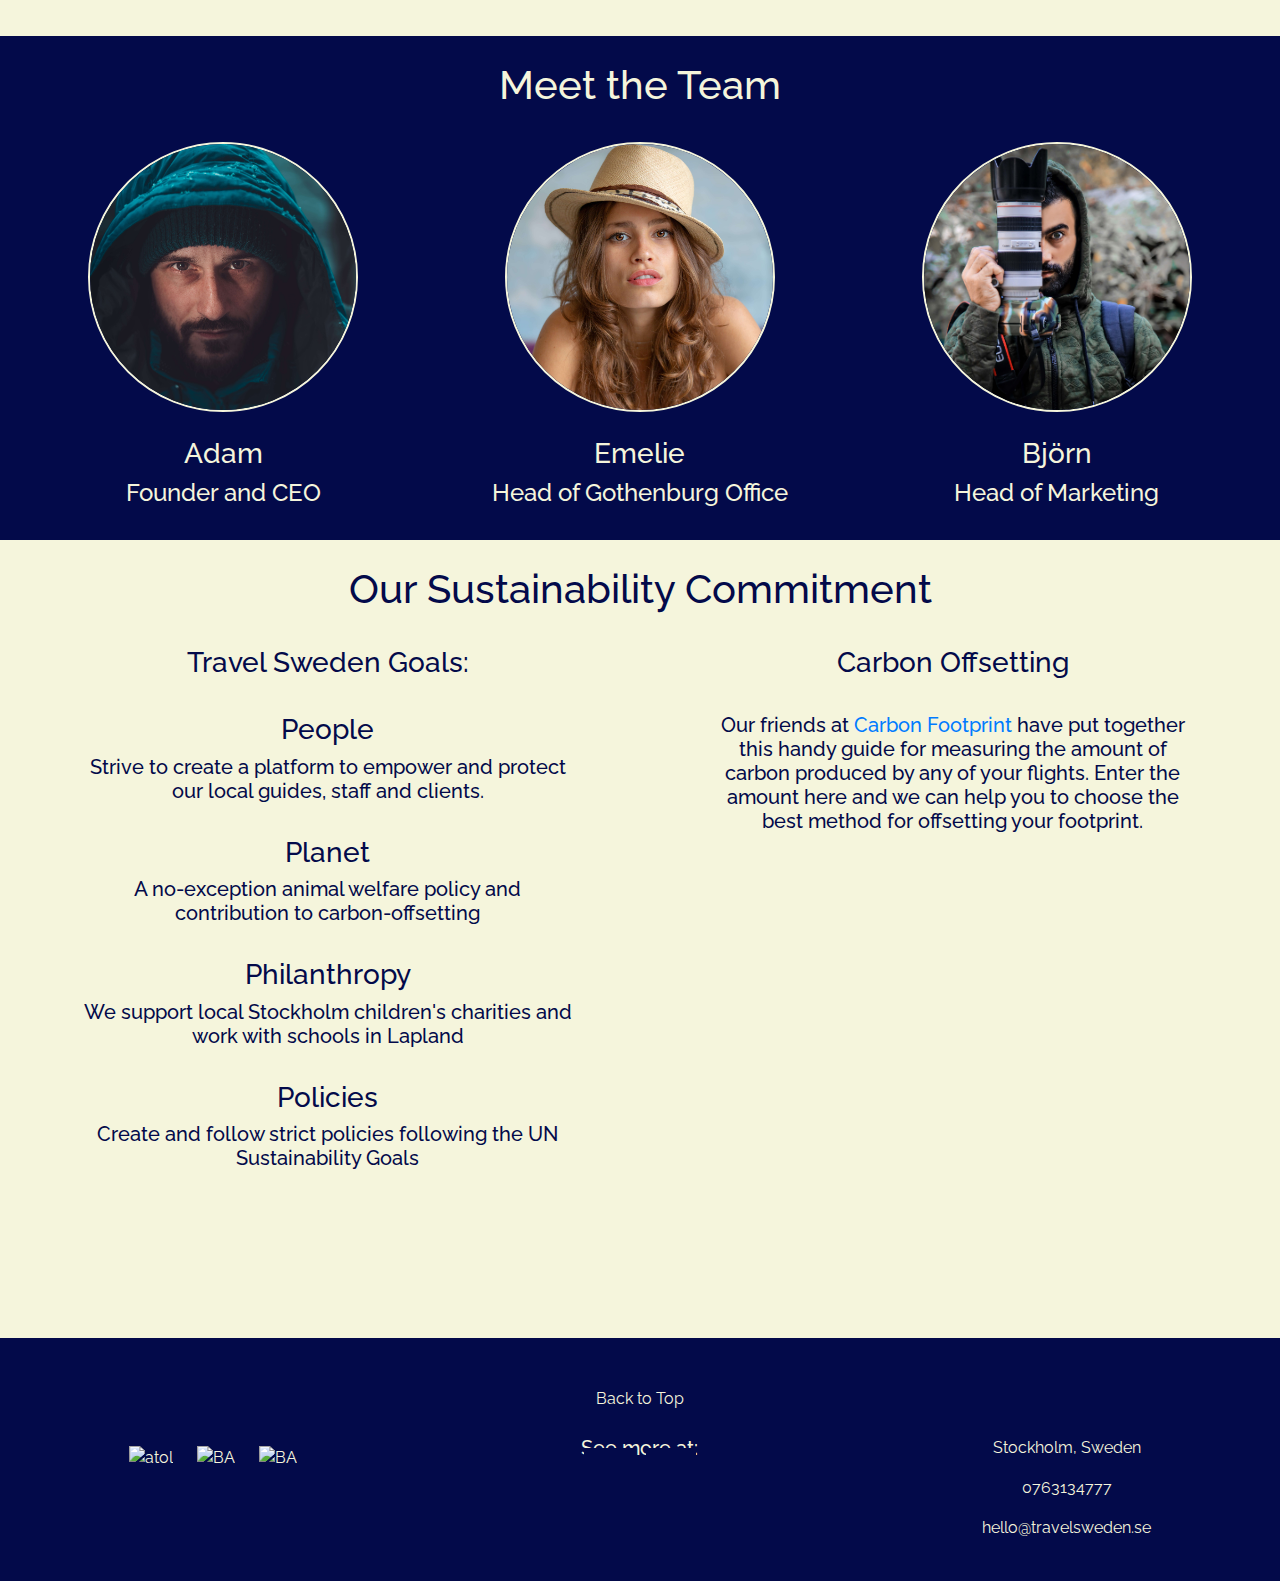
==== commit 7a449b19: "centered tour suggestions on mobile" ====
--- a/about.html
+++ b/about.html
@@ -7,7 +7,9 @@
     <link rel="stylesheet" href="https://cdnjs.cloudflare.com/ajax/libs/font-awesome/5.14.0/css/all.min.css" integrity="sha512-1PKOgIY59xJ8Co8+NE6FZ+LOAZKjy+KY8iq0G4B3CyeY6wYHN3yt9PW0XpSriVlkMXe40PTKnXrLnZ9+fkDaog==" crossorigin="anonymous" />
     <link href="https://fonts.googleapis.com/css2?family=Lato&family=Raleway&display=swap" rel="stylesheet">
     <link rel="stylesheet" href="assets/css/styles.css" type="text/css">
-    <title>Travel Sweden</title>    
+    <title>Travel Sweden</title>  
+    <link rel="icon" href="assets/images/sweden-flag-square.jpg" type="image/jpg">  
+  
 </head>
 <body>
 <a name="top"></a>
@@ -15,8 +17,7 @@
 <!-- START OF NAV BAR -->
 <nav class="row navbar navbar-dark navbar-expand-lg" style="background-color: #030a4a;">
    <div class="col-4"> 
-  <a class="navbar-brand" href="index.html">Travel Sweden</a>
-  
+        <a class="navbar-brand" href="index.html">Travel Sweden</a>  
    </div>
    <div class="col-4 nav-options">
         <button class="navbar-toggler" type="button" data-toggle="collapse" data-target="#navbarNavDropdown" aria-controls="navbarNavDropdown" aria-expanded="false" aria-label="Toggle navigation">
@@ -47,50 +48,45 @@
         <div class="modal fade" id="navModal" tabindex="-1" aria-labelledby="navModalLabel" aria-hidden="true">
             <div class="modal-dialog modal-dialog-centered">
                 <div class="modal-content">
-                        <div class="modal-header">
-                            <h5 class="modal-title" id="navModalLabel">Enquiry Details</h5>
-                            <button type="button" class="close" data-dismiss="modal" aria-label="Close">
-                                <span aria-hidden="true">&times;</span>
-                            </button>
+                    <div class="modal-header">
+                        <h5 class="modal-title" id="navModalLabel">Enquiry Details</h5>
+                        <button type="button" class="close" data-dismiss="modal" aria-label="Close">
+                            <span aria-hidden="true">&times;</span>
+                        </button>
+                    </div>
+                    <form>
+                        <div class="form-group">
+                            <label for="exampleFormControlTextarea1">Full Name</label>
+                            <textarea class="form-control" id="exampleFormControlTextarea1" rows="1" placeholder="Full Name"></textarea>
+                        </div>  
+                        <div class="form-group">                                
+                            <label for="validationDefault01">Email Address</label>
+                            <input type="text" class="form-control" id="validationDefault01" placeholder="Email Address" required>                                                               
                         </div>
-                        <form>
+                        <div class="form-group">
+                            <label for="exampleFormControlTextarea1">Phone Number</label>
+                            <textarea class="form-control" id="exampleFormControlTextarea3" rows="1" placeholder="Phone Number"></textarea>                                
+                        </div>  
+                        <div class="form-group">
+                            <label for="exampleFormControlTextarea1">Anything you'd like to add?</label>
+                            <textarea class="form-control" id="exampleFormControlTextarea2" placeholder="Hotel preference, dates, special occasion" rows="3"></textarea>
+                            <small id="emailHelp" class="form-text text-muted">We'll never share your details with anyone else.</small>
+                        </div>                         
                             <div class="form-group">
-                                <label for="exampleFormControlTextarea1">Full Name</label>
-                                <textarea class="form-control" id="exampleFormControlTextarea1" rows="1" placeholder="Full Name"></textarea>
-                            </div>  
-                            <div class="form-group">                                
-                                    <label for="validationDefault01">Email Address</label>
-                                    <input type="text" class="form-control" id="validationDefault01" placeholder="Email Address" required>                                                               
+                            <div class="form-check">
+                            <input class="form-check-input" type="checkbox" value="" id="invalidCheck2" required>
+                            <label class="form-check-label" for="invalidCheck2">
+                                Agree to terms and conditions
+                            </label>
                             </div>
-                            <div class="form-group">
-                                <label for="exampleFormControlTextarea1">Phone Number</label>
-                                <textarea class="form-control" id="exampleFormControlTextarea3" rows="1" placeholder="Phone Number"></textarea>                                
-                            </div>  
-                            <div class="form-group">
-                                <label for="exampleFormControlTextarea1">Anything you'd like to add?</label>
-                                <textarea class="form-control" id="exampleFormControlTextarea2" placeholder="Hotel preference, dates, special occasion" rows="3"></textarea>
-                                <small id="emailHelp" class="form-text text-muted">We'll never share your details with anyone else.</small>
-                            </div>                         
-                             <div class="form-group">
-                                <div class="form-check">
-                                <input class="form-check-input" type="checkbox" value="" id="invalidCheck2" required>
-                                <label class="form-check-label" for="invalidCheck2">
-                                    Agree to terms and conditions
-                                </label>
-                                </div>
-                            </div>
-                            <button type="button" class="btn btn-secondary" data-dismiss="modal">Close</button>
-                            <button class="btn btn-primary" type="submit">Submit </button>                            
-                            </form>
-                    
+                        </div>
+                        <button type="button" class="btn btn-secondary" data-dismiss="modal">Close</button>
+                        <button class="btn btn-primary" type="submit">Submit </button>                            
+                    </form>                    
                 </div>
             </div>
         </div>
-    </div>
-    
-      
-
-   
+    </div>  
 </nav>
 <!-- END OF NAV BAR -->
 <!-- START OF HERO SECTION -->
@@ -101,71 +97,66 @@
 <!-- START OF HISTORY SECTION -->
 <div class="history-section">
     <div class="container-fluid row">
-        <div class="col-xl-6 history-text">         
+        <div class="col-lg-6 history-text">         
             <div class="row">
                 <div class="col-12">
-                    <h2 class="history-heading">
+                    <h1 class="history-heading">
                         Company Timeline
-                    </h2>
+                    </h1>
                 </div>
             </div> 
             <div class="history-items">
-            <div class="timeline-item" data-dates="2010">
-                <h4>Travel Sweden is Founded</h4>  
-                <p>The Stockholm office opens for the first time!</p>              
-            </div>   
-            <div class="timeline-item" data-dates="2012">
-                <h4>First Award</h4>
-                <p>Travel Sweden wins "Best Swedish Travel Company"</p>
-            </div>     
-            <div class="timeline-item" data-dates="2015">
-                <h4>Second office</h4>
-                <p>We open a second office in Gothenburg</p>
-            </div>     
-            <div class="timeline-item" data-dates="2018">
-                <h4>Sustainability winners</h4>
-                <p>Company is awarded for its efforts towards sustainability</p>
-            </div>   
+                <div class="timeline-item" data-dates="2010">
+                    <h4>Travel Sweden is Founded</h4>  
+                    <p>The Stockholm office opens for the first time!</p>              
+                </div>   
+                <div class="timeline-item" data-dates="2012">
+                    <h4>First Award</h4>
+                    <p>Travel Sweden wins "Best Swedish Travel Company"</p>
+                </div>     
+                <div class="timeline-item" data-dates="2015">
+                    <h4>Second office</h4>
+                    <p>We open a second office in Gothenburg</p>
+                </div>     
+                <div class="timeline-item" data-dates="2018">
+                    <h4>Sustainability winners</h4>
+                    <p>Company is awarded for its efforts towards sustainability</p>
+                </div>   
             </div>              
         </div>       
-        <div class="col-xl-6 history-image">
-            <img src="assets/images/west-coast.jpg" alt="Houses on the beach in Gothenburg">
-        </div>
-    </div>
-</div>
-
-
+        <div class="col-lg-6 history-image">
+            <img src="assets/images/west-coast.jpg" alt="Houses on the beach in Gothenburg">            
+        </div>
+    </div>
+</div>
 <!-- END OF HISTORY SECTION -->
-
 <!-- START OF MEET SECTION -->
 <div class="meet-section">
-<h2>Meet the Team</h2>
-    <div class="container-fluid row">
-        <div class="col-xl-4 meet-person">
+    <h1>Meet the Team</h1>
+    <div class="container-fluid row meet-details">
+        <div class="col-lg-4 meet-person">
             <img src="assets/images/person-1.jpg" alt="Person 1">            
             <h3>Adam</h3>
             <h4>Founder and CEO</h4>
         </div>
-        <div class="col-xl-4 meet-person">
+        <div class="col-lg-4 meet-person">
             <img src="assets/images/person-2.jpg" alt="Person 2">            
             <h3>Emelie</h3>
             <h4>Head of Gothenburg Office</h4>
         </div>
         
-        <div class="col-xl-4 meet-person">
+        <div class="col-lg-4 meet-person">
             <img src="assets/images/person-3.jpg" alt="Person 3">            
             <h3>Björn</h3>
             <h4>Head of Marketing</h4>
         </div>    
     </div>
 </div>
-
 <!-- END OF MEET SECTION -->
-
 <!-- START OF SUSTAINABILITY SECTION -->
 <div class="sustain-section">
-<h2>Our Sustainability Commitment</h2> 
-    <div class="container-fluid row">
+    <h1>Our Sustainability Commitment</h1> 
+    <div class="container-fluid row sustain-goals">
         <div class="col-lg-6">
             <h3 class="sustain-heading">Travel Sweden Goals:</h3>                       
             <h3><i class="fas fa-child"></i> People</h3>
@@ -182,20 +173,15 @@
             <h5>Our friends at <a href="https://www.carbonfootprint.com/" target="_blank">Carbon Footprint</a> have put together this handy guide for measuring the amount of carbon produced by any of your flights. Enter the amount here and we can help you to choose the best method for offsetting your footprint.</h5> 
             <iframe style="border:0;" allowfullscreen="" aria-hidden="false" tabindex="0" 
             src="https://calculator.carbonfootprint.com/calculator.aspx?c=flight"></iframe>
-
         </div>    
     </div>
-
-</div>
-
-
+</div>
 <!-- END OF SUSTAINABILITY SECTION -->
-
 <!-- START OF FOOTER -->
 <footer class="footer-section container-fluid">
     <div class="row">
         <div class="col top-button">
-        <a href="#top"><i class="fas fa-arrow-circle-up"></i><br>Back to Top</a>
+            <a href="#top"><i class="fas fa-arrow-circle-up"></i><br>Back to Top</a>
         </div>
     </div>
     <div class="row">
@@ -232,8 +218,7 @@
                     </a>
                 </li>
             </ul>
-        </div>
-            
+        </div>            
         <div class= "col-sm-4 footer-address list-block">
             <p><i class="fa fa-home"></i> Stockholm, Sweden</p>
             <p><i class="fa fa-phone"></i> 0763134777</p>
@@ -241,14 +226,10 @@
         </div>
     </div>
 </footer>
-<!-- END OF FOOTER -->
-
-
-    
+<!-- END OF FOOTER -->   
 
 <script src="https://code.jquery.com/jquery-3.5.1.slim.min.js" integrity="sha384-DfXdz2htPH0lsSSs5nCTpuj/zy4C+OGpamoFVy38MVBnE+IbbVYUew+OrCXaRkfj" crossorigin="anonymous"></script>
 <script src="https://cdn.jsdelivr.net/npm/popper.js@1.16.1/dist/umd/popper.min.js" integrity="sha384-9/reFTGAW83EW2RDu2S0VKaIzap3H66lZH81PoYlFhbGU+6BZp6G7niu735Sk7lN" crossorigin="anonymous"></script>
 <script src="https://stackpath.bootstrapcdn.com/bootstrap/4.5.2/js/bootstrap.min.js" integrity="sha384-B4gt1jrGC7Jh4AgTPSdUtOBvfO8shuf57BaghqFfPlYxofvL8/KUEfYiJOMMV+rV" crossorigin="anonymous"></script>
 </body>
-
 </html>--- a/assets/css/styles.css
+++ b/assets/css/styles.css
@@ -4,6 +4,10 @@
     overflow-x: hidden; 
     scroll-behavior: smooth;
 }
+
+.row{
+    margin: 0
+}
 /************* HOME PAGE ***********/
 
 /* Navbar */
@@ -25,6 +29,12 @@
     margin: 4px;
     padding: 0;
     color: #030a4a
+}
+
+@media screen and (min-width: 1300px){
+.nav-link-home a{
+    margin-left: 125px 
+    }
 }
 
 @media screen and (max-width:450px){
@@ -173,6 +183,11 @@
 
 .card {
     margin: 25px 0 40px 0;
+    
+}
+
+.card-list {
+    padding: 0
 }
 
 .card a {
@@ -279,6 +294,7 @@
 .highlights-section{
     padding: 25px 0;
     background-color: #F5F5DC;
+    color: #030a4a;
 }
 
 .highlights-points ul{
@@ -299,7 +315,7 @@
 }
 
 @media screen and (max-width:800px){
-    .highlights-points h2{    
+    .highlights-points h1{    
     padding-top: 25px
     }
 }
@@ -310,7 +326,8 @@
     background-image: url("../images/sthlm-sky.jpg");
     background-size: cover;
     background-repeat: no-repeat;
-    background-position: 50% 50%;    
+    background-position: 50% 50%;  
+    color: #030a4a;  
 }
 
 .itinerary-details{
@@ -343,10 +360,11 @@
 /*Weather container*/
 
 .weather-section{
-    background-color: #F5F5DC
-}
-
-.weather-section h2{
+    background-color: #F5F5DC;
+    color: #030a4a;
+}
+
+.weather-section h1{
     padding-top: 25px
 }
 
@@ -366,18 +384,18 @@
     height: 95vh
 }
 
-.photo-gallery-section h2{
+.photo-gallery-section h1{
     padding-top: 25px
 }
 
 .carousel-item img{
     height: 75vh;
     object-fit: cover;
-    padding: 0 25px
+    padding: 0 25px;
 }
 
 .carousel-indicators li{
-    margin-bottom: 10px
+    margin-bottom: 25px
 }
 
 @media screen and (max-width:500px){
@@ -577,21 +595,20 @@
     margin-bottom: 30px;
 }
 
+
+
 .history-image img{
     height: 80vh;
-    object-fit: contain;
+    width: 450px;
+    object-fit: contain;    
     margin: 25px
 }
 
-@media screen and (min-width:1250px){
+
+
+@media screen and (max-width:960px){
     .history-image img{
-    height: 50vh
-    }
-}
-
-@media screen and (max-width:1025px){
-    .history-image img{
-    height: 30vh;
+    height: 40vh;
     width: 100%;
     margin-left: 10px
     }
@@ -600,10 +617,14 @@
 /*Meet container*/
 
 .meet-section{
-    background-color: #030a4a;
-}
-
-.meet-section h2{
+    background-color: #030a4a;    
+}
+
+.meet-details, .sustain-goals{
+    margin: 0
+}
+
+.meet-section h1{
     padding-top: 25px;
     color: #F5F5DC    
 }
@@ -632,7 +653,7 @@
 }
 
 .sustain-calc iframe{    
-    height: 420px;
+    height: 440px;
     width: 580px;       
     margin: 0 25px 25px 25px
 }
@@ -649,7 +670,7 @@
     padding: 25px 0
 }
 
-.sustain-section h2{
+.sustain-section h1{
     padding-top: 25px
 }
 
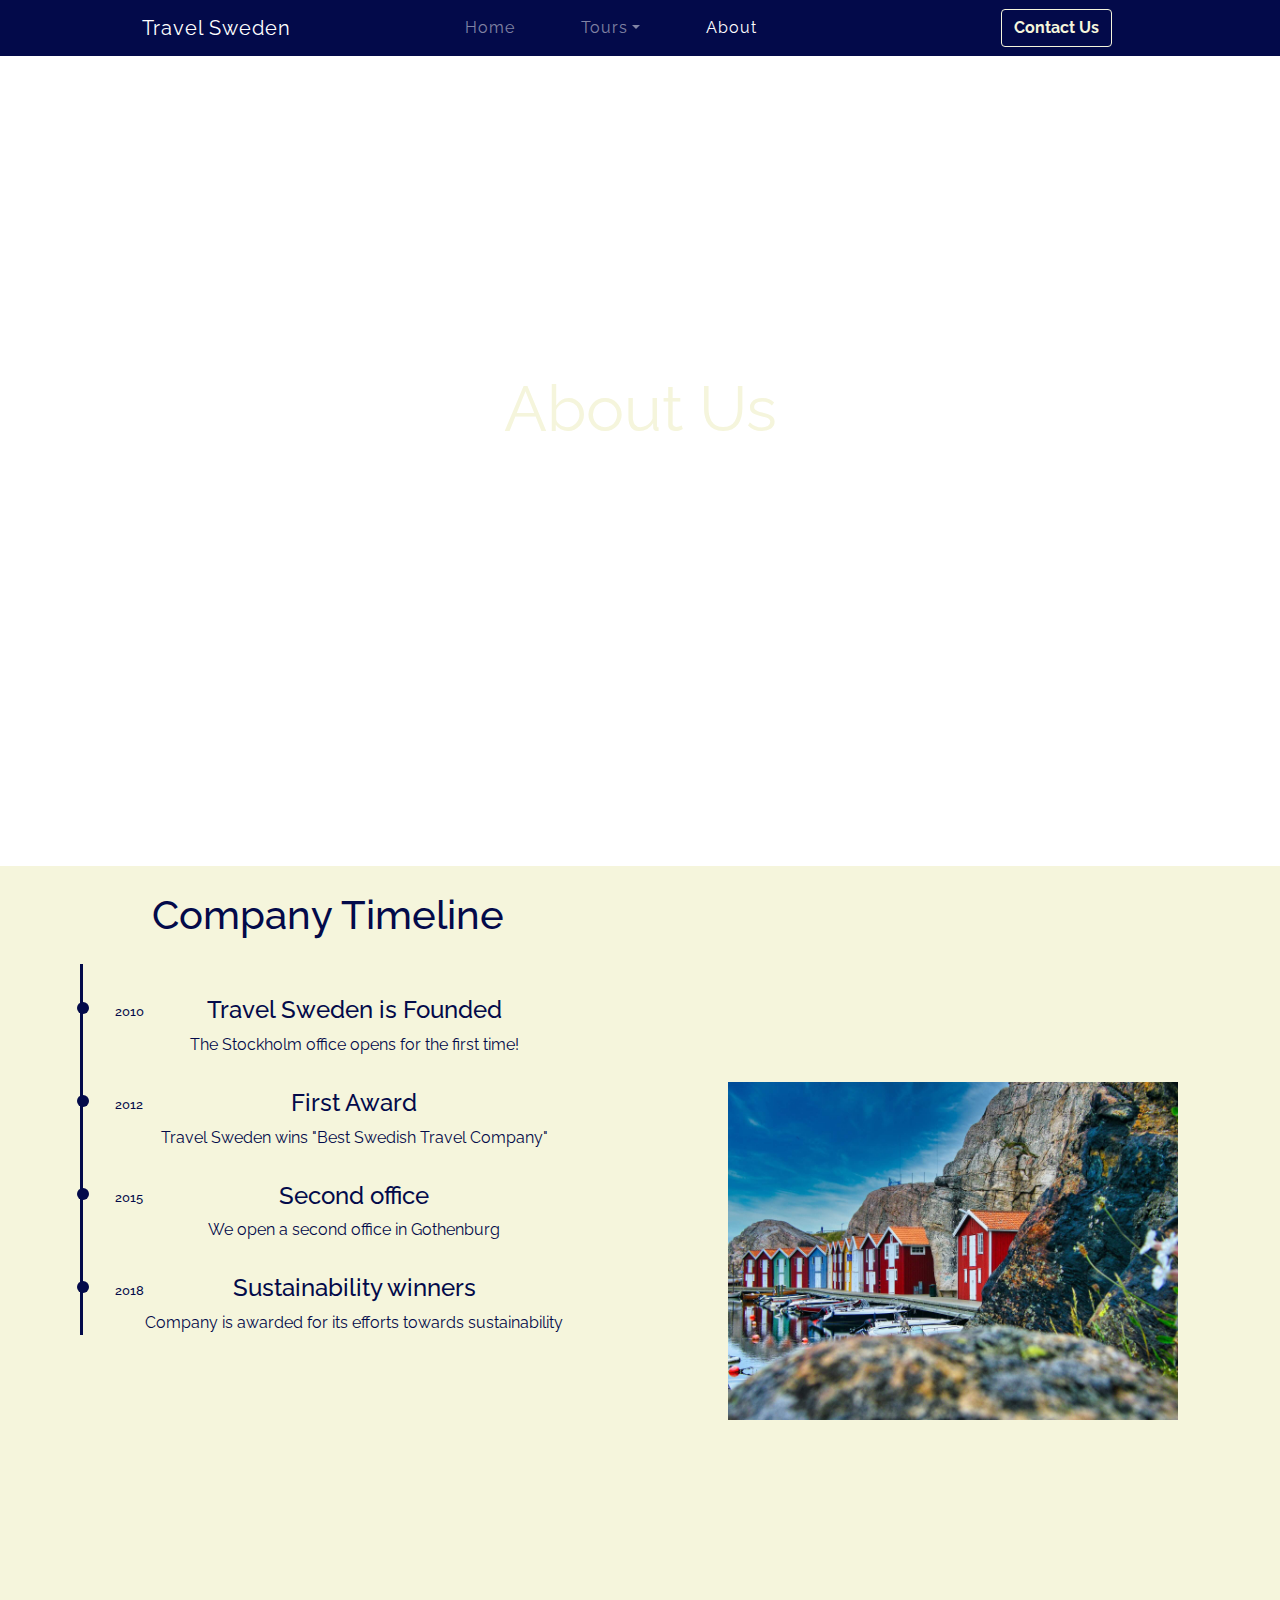
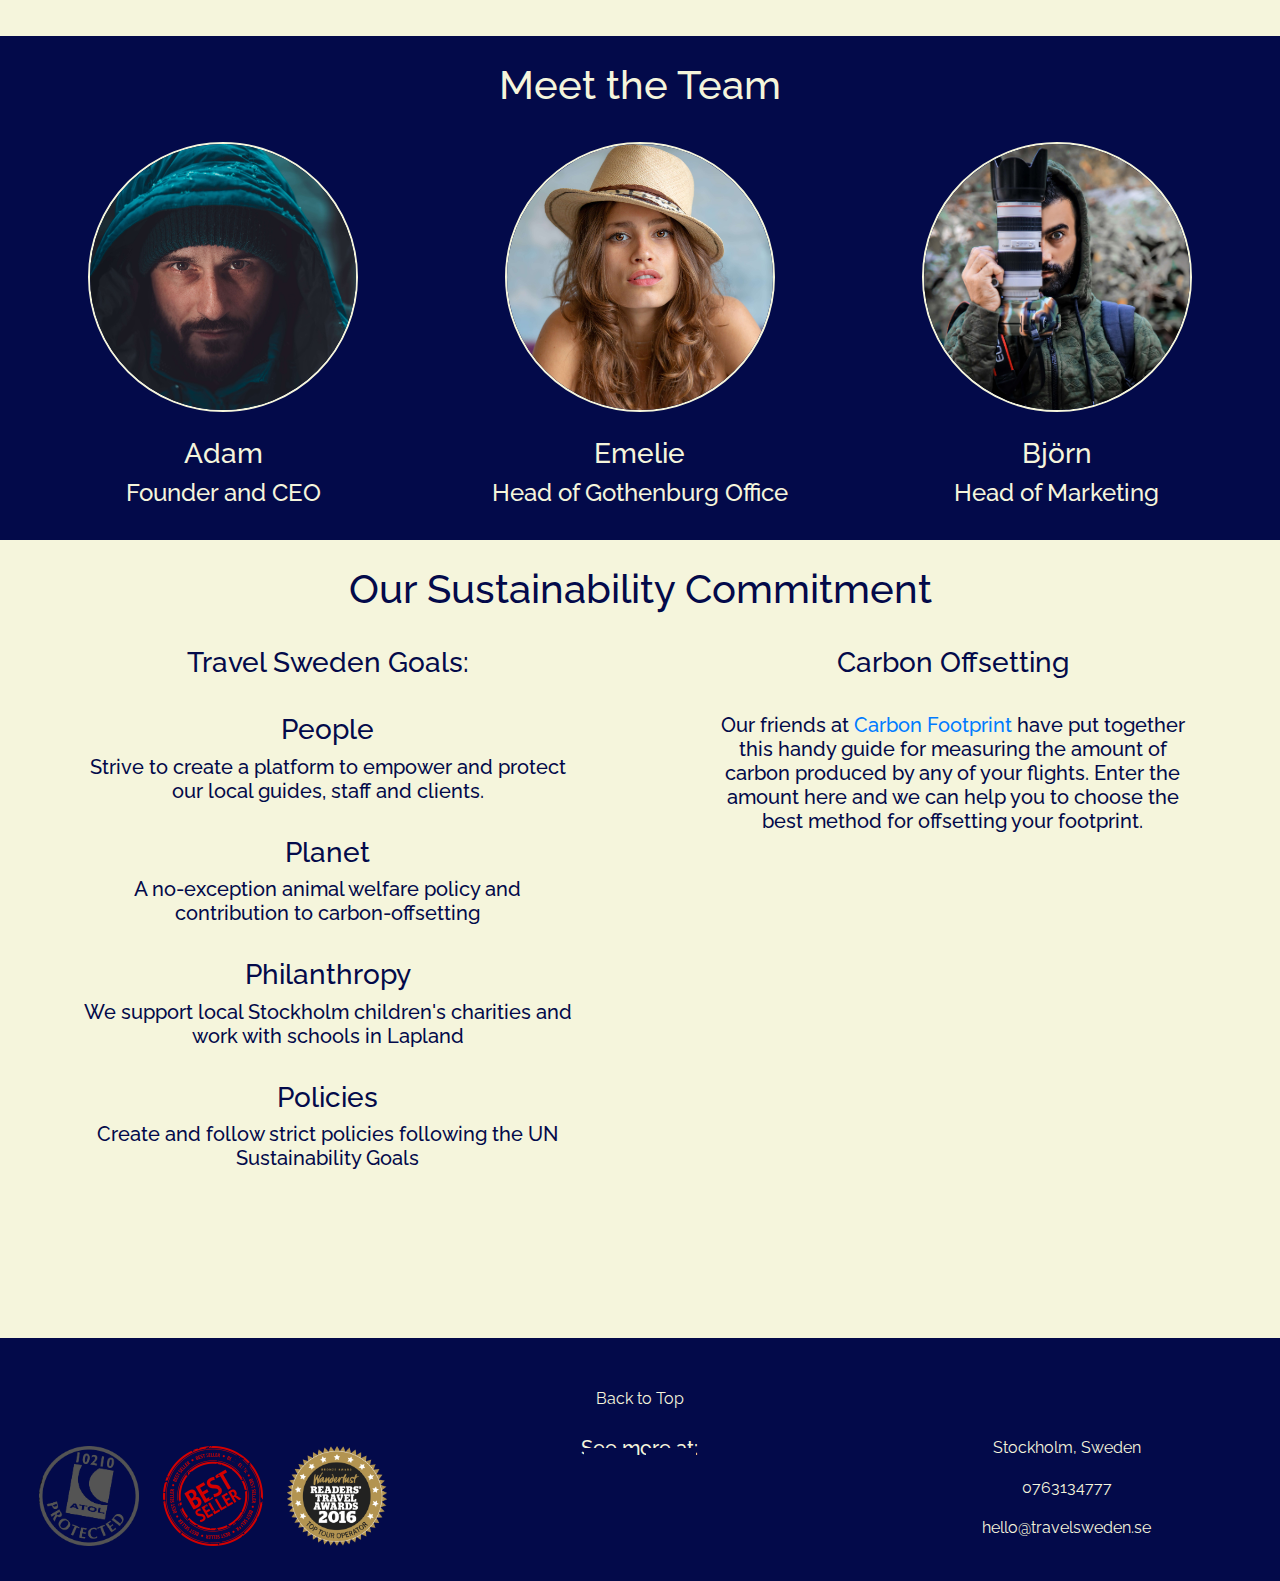
==== commit 1ab887d2: "added semantics" ====
--- a/about.html
+++ b/about.html
@@ -7,7 +7,7 @@
     <link rel="stylesheet" href="https://cdnjs.cloudflare.com/ajax/libs/font-awesome/5.14.0/css/all.min.css" integrity="sha512-1PKOgIY59xJ8Co8+NE6FZ+LOAZKjy+KY8iq0G4B3CyeY6wYHN3yt9PW0XpSriVlkMXe40PTKnXrLnZ9+fkDaog==" crossorigin="anonymous" />
     <link href="https://fonts.googleapis.com/css2?family=Lato&family=Raleway&display=swap" rel="stylesheet">
     <link rel="stylesheet" href="assets/css/styles.css" type="text/css">
-    <title>Travel Sweden</title>  
+    <title>Travel Sweden - About</title>  
     <link rel="icon" href="assets/images/sweden-flag-square.jpg" type="image/jpg">  
   
 </head>
@@ -15,87 +15,92 @@
 <a name="top"></a>
 
 <!-- START OF NAV BAR -->
-<nav class="row navbar navbar-dark navbar-expand-lg" style="background-color: #030a4a;">
-   <div class="col-4"> 
-        <a class="navbar-brand" href="index.html">Travel Sweden</a>  
-   </div>
-   <div class="col-4 nav-options">
-        <button class="navbar-toggler" type="button" data-toggle="collapse" data-target="#navbarNavDropdown" aria-controls="navbarNavDropdown" aria-expanded="false" aria-label="Toggle navigation">
-            <span class="navbar-toggler-icon"></span>
-        </button> 
-        <div class="collapse navbar-collapse" id="navbarNavDropdown">
-            <ul class="navbar-nav">
-                <li class="nav-item">
-                    <a class="nav-link" href="index.html">Home </a>
-                </li>
-                <li class="nav-item dropdown">
-                    <a class="nav-link dropdown-toggle" href="#" id="navbarDropdownMenuLink" role="button" data-toggle="dropdown" aria-haspopup="true" aria-expanded="false">
-                    Tours</a>
-                    <div class="dropdown-menu" aria-labelledby="navbarDropdownMenuLink">
-                        <a class="dropdown-item" href="tour-1.html">Stockholm</a>
-                        <a class="dropdown-item" href="tour-2.html">Lapland</a>
-                        <a class="dropdown-item" href="tour-2.html">Gothenburg</a>
+<header>
+    <nav class="row navbar navbar-dark navbar-expand-lg" style="background-color: #030a4a;">
+    <div class="col-4"> 
+            <a class="navbar-brand" href="index.html">Travel Sweden</a>  
+    </div>
+    <div class="col-4 nav-options">
+            <button class="navbar-toggler" type="button" data-toggle="collapse" data-target="#navbarNavDropdown" aria-controls="navbarNavDropdown" aria-expanded="false" aria-label="Toggle navigation">
+                <span class="navbar-toggler-icon"></span>
+            </button> 
+            <div class="collapse navbar-collapse" id="navbarNavDropdown">
+                <ul class="navbar-nav">
+                    <li class="nav-item nav-link-home">
+                        <a class="nav-link" href="index.html">Home </a>
+                    </li>
+                    <li class="nav-item dropdown">
+                        <a class="nav-link dropdown-toggle" href="#" id="navbarDropdownMenuLink" role="button" data-toggle="dropdown" aria-haspopup="true" aria-expanded="false">
+                        Tours</a>
+                        <div class="dropdown-menu" aria-labelledby="navbarDropdownMenuLink">
+                            <a class="dropdown-item" href="tour-1.html">Stockholm</a>
+                            <a class="dropdown-item" href="tour-2.html">Lapland</a>
+                            <a class="dropdown-item" href="tour-2.html">Gothenburg</a>
+                        </div>
+                    </li>
+                    <li class="nav-item active">
+                        <a class="nav-link" href="about.html">About<span class="sr-only">(current)</span></a>
+                    </li>                   
+                </ul>
+            </div>
+        </div>
+    <div class="col-4 enquiry-button">        
+            <button type="button" class="btn btn-light" data-toggle="modal" data-target="#navModal"> Contact Us </button>
+            <div class="modal fade" id="navModal" tabindex="-1" aria-labelledby="navModalLabel" aria-hidden="true">
+                <div class="modal-dialog modal-dialog-centered">
+                    <div class="modal-content">
+                        <div class="modal-header">
+                            <h5 class="modal-title" id="navModalLabel">Enquiry Details</h5>
+                            <button type="button" class="close" data-dismiss="modal" aria-label="Close">
+                                <span aria-hidden="true">&times;</span>
+                            </button>
+                        </div>
+                        <form>
+                            <div class="form-group">
+                                <label for="exampleFormControlTextarea1">Full Name</label>
+                                <textarea class="form-control" id="exampleFormControlTextarea1" rows="1" placeholder="Full Name"></textarea>
+                            </div>  
+                            <div class="form-group">                                
+                                <label for="validationDefault01">Email Address</label>
+                                <input type="text" class="form-control" id="validationDefault01" placeholder="Email Address" required>                                                               
+                            </div>
+                            <div class="form-group">
+                                <label for="exampleFormControlTextarea1">Phone Number</label>
+                                <textarea class="form-control" id="exampleFormControlTextarea3" rows="1" placeholder="Phone Number"></textarea>                                
+                            </div>  
+                            <div class="form-group">
+                                <label for="exampleFormControlTextarea1">Anything you'd like to add?</label>
+                                <textarea class="form-control" id="exampleFormControlTextarea2" placeholder="Hotel preference, dates, special occasion" rows="3"></textarea>
+                                <small id="emailHelp" class="form-text text-muted">We'll never share your details with anyone else.</small>
+                            </div>                         
+                                <div class="form-group">
+                                <div class="form-check">
+                                <input class="form-check-input" type="checkbox" value="" id="invalidCheck2" required>
+                                <label class="form-check-label" for="invalidCheck2">
+                                    Agree to terms and conditions
+                                </label>
+                                </div>
+                            </div>
+                            <button type="button" class="btn btn-secondary" data-dismiss="modal">Close</button>
+                            <button class="btn btn-primary" type="submit">Submit </button>                            
+                        </form>                    
                     </div>
-                </li>
-                <li class="nav-item active">
-                    <a class="nav-link" href="about.html">About<span class="sr-only">(current)</span></a>
-                </li>                   
-            </ul>
-        </div>
-    </div>
-  <div class="col-4 enquiry-button">        
-        <button type="button" class="btn btn-light" data-toggle="modal" data-target="#navModal"> Contact Us </button>
-        <div class="modal fade" id="navModal" tabindex="-1" aria-labelledby="navModalLabel" aria-hidden="true">
-            <div class="modal-dialog modal-dialog-centered">
-                <div class="modal-content">
-                    <div class="modal-header">
-                        <h5 class="modal-title" id="navModalLabel">Enquiry Details</h5>
-                        <button type="button" class="close" data-dismiss="modal" aria-label="Close">
-                            <span aria-hidden="true">&times;</span>
-                        </button>
-                    </div>
-                    <form>
-                        <div class="form-group">
-                            <label for="exampleFormControlTextarea1">Full Name</label>
-                            <textarea class="form-control" id="exampleFormControlTextarea1" rows="1" placeholder="Full Name"></textarea>
-                        </div>  
-                        <div class="form-group">                                
-                            <label for="validationDefault01">Email Address</label>
-                            <input type="text" class="form-control" id="validationDefault01" placeholder="Email Address" required>                                                               
-                        </div>
-                        <div class="form-group">
-                            <label for="exampleFormControlTextarea1">Phone Number</label>
-                            <textarea class="form-control" id="exampleFormControlTextarea3" rows="1" placeholder="Phone Number"></textarea>                                
-                        </div>  
-                        <div class="form-group">
-                            <label for="exampleFormControlTextarea1">Anything you'd like to add?</label>
-                            <textarea class="form-control" id="exampleFormControlTextarea2" placeholder="Hotel preference, dates, special occasion" rows="3"></textarea>
-                            <small id="emailHelp" class="form-text text-muted">We'll never share your details with anyone else.</small>
-                        </div>                         
-                            <div class="form-group">
-                            <div class="form-check">
-                            <input class="form-check-input" type="checkbox" value="" id="invalidCheck2" required>
-                            <label class="form-check-label" for="invalidCheck2">
-                                Agree to terms and conditions
-                            </label>
-                            </div>
-                        </div>
-                        <button type="button" class="btn btn-secondary" data-dismiss="modal">Close</button>
-                        <button class="btn btn-primary" type="submit">Submit </button>                            
-                    </form>                    
                 </div>
             </div>
-        </div>
-    </div>  
-</nav>
+        </div>  
+    </nav>
+</header>
 <!-- END OF NAV BAR -->
+<main>
 <!-- START OF HERO SECTION -->
-<div class="d-block row container-fluid no-gutters about-hero-container">
-   <h1>About Us</h1>  
-</div>
+<section class=" about-hero-section">
+    <div class="d-block row container-fluid no-gutters">
+        <h1>About Us</h1>  
+    </div>
+</section>
 <!-- END OF HERO SECTION -->
 <!-- START OF HISTORY SECTION -->
-<div class="history-section">
+<section class="history-section">
     <div class="container-fluid row">
         <div class="col-lg-6 history-text">         
             <div class="row">
@@ -128,10 +133,10 @@
             <img src="assets/images/west-coast.jpg" alt="Houses on the beach in Gothenburg">            
         </div>
     </div>
-</div>
+</section>
 <!-- END OF HISTORY SECTION -->
 <!-- START OF MEET SECTION -->
-<div class="meet-section">
+<section class="meet-section">
     <h1>Meet the Team</h1>
     <div class="container-fluid row meet-details">
         <div class="col-lg-4 meet-person">
@@ -151,10 +156,10 @@
             <h4>Head of Marketing</h4>
         </div>    
     </div>
-</div>
+</section>
 <!-- END OF MEET SECTION -->
 <!-- START OF SUSTAINABILITY SECTION -->
-<div class="sustain-section">
+<section class="sustain-section">
     <h1>Our Sustainability Commitment</h1> 
     <div class="container-fluid row sustain-goals">
         <div class="col-lg-6">
@@ -175,8 +180,9 @@
             src="https://calculator.carbonfootprint.com/calculator.aspx?c=flight"></iframe>
         </div>    
     </div>
-</div>
+</section>
 <!-- END OF SUSTAINABILITY SECTION -->
+</main>
 <!-- START OF FOOTER -->
 <footer class="footer-section container-fluid">
     <div class="row">
--- a/assets/css/styles.css
+++ b/assets/css/styles.css
@@ -99,7 +99,7 @@
 }
 /* Hero Container */
   
-.hero-container {    
+.hero-section {    
     text-align: center;
     height: 90vh;
     background-image: url("../images/deck-lake-forest.jpg");
@@ -110,7 +110,7 @@
 }
 
 @media screen and (min-width:1125px){
-    .hero-container{    
+    .hero-section{    
     animation: mymove 5s;   
     }
 }
@@ -120,26 +120,26 @@
   to {background-size: 110%;}
 }
 
-.hero-container h1{    
+.hero-section h1{    
     padding-top: 35vh;
     font-weight: 400;
     font-size: 400%;
 }
 
 @media screen and (max-width:400px){
-    .hero-container h1{    
+    .hero-section h1{    
     padding-top: 100px;    
     }
 }
 
 /* Values Container */
 
-.values-container{
+.values-section{
     background-color: #F5F5DC
 }
 
 .value-text h1, .value-text h4 {
-    padding: 0 25px;
+    padding: 25px 25px 0 25px;
     color: #030a4a;
 }
 
@@ -154,18 +154,18 @@
         margin-bottom: 50px      
     }
 }
-.values-container img{
+.values-section img{
     height: 50vh;
     padding: 45px 10px 15px 10px;    
 }
 
 @media screen and (max-width:450px){
-    .values-container img, .values-container p{  
+    .values-section img, .values-section p{  
         display: none      
     }
 }
 
-/* Values Container */
+/* Tour List Container */
 
 .tour-list-section {
     background-image: url("../images/northern-lights.jpg");
@@ -260,7 +260,7 @@
 
 /*Hero container*/
 
-.tour1-hero-container {    
+.tour1-hero-section {    
     text-align: center;
     height: 90vh;
     background-image: url("../images/stockholm-archipelago.jpg");
@@ -271,25 +271,25 @@
 }
 
 @media screen and (min-width:1125px){
-    .tour1-hero-container{    
+    .tour1-hero-section{    
     animation: mymove 5s;   
     }
 }
 
-.tour1-hero-container h1{    
+.tour1-hero-section h1{    
     padding-top: 35vh;
     font-weight: 400;
     font-size: 400%;
 }
 
 @media screen and (max-width:400px){
-    .tour1-hero-container h1{    
+    .tour1-hero-section h1{    
     padding-top: 125px;
     font-size: 325%
     }
 }
 
-/*Highlights container*/
+/*Highlights section*/
 
 .highlights-section{
     padding: 25px 0;
@@ -421,7 +421,7 @@
 
 /*Hero container*/
 
-.tour2-hero-container {    
+.tour2-hero-section {    
     text-align: center;
     height: 90vh;
     background-image: url("../images/snow.jpg");
@@ -432,19 +432,19 @@
 }
 
 @media screen and (min-width:1125px){
-    .tour2-hero-container{    
+    .tour2-hero-section{    
     animation: mymove 5s;   
     }
 }
 
-.tour2-hero-container h1{    
+.tour2-hero-section h1{    
     padding-top: 35vh;
     font-weight: 400;
     font-size: 400%;
 }
 
 @media screen and (max-width:400px){
-    .tour2-hero-container h1{    
+    .tour2-hero-section h1{    
     padding-top: 150px;
     font-size: 350%
     }
@@ -462,7 +462,7 @@
 
 /*Hero container*/
 
-.tour3-hero-container {    
+.tour3-hero-section {    
     text-align: center;
     height: 90vh;
     background-image: url("../images/west-coast-beach.jpg");
@@ -473,19 +473,19 @@
 }
 
 @media screen and (min-width:1125px){
-    .tour3-hero-container{    
+    .tour3-hero-section{    
     animation: mymove 5s;   
     }
 }
 
-.tour3-hero-container h1{    
+.tour3-hero-section h1{    
     padding-top: 35vh;
     font-weight: 400;
     font-size: 400%;
 }
 
 @media screen and (max-width:400px){
-    .tour3-hero-container h1{    
+    .tour3-hero-section h1{    
     padding-top: 150px;
     font-size: 350%
     }
@@ -502,7 +502,7 @@
 
 /*Hero container*/
 
-.about-hero-container {    
+.about-hero-section {    
     text-align: center;
     height: 90vh;
     background-image: url("../images/about-hero.jpg");
@@ -513,19 +513,19 @@
 }
 
 @media screen and (min-width:1125px){
-    .about-hero-container{    
+    .about-hero-section{    
     animation: mymove 5s;   
     }
 }
 
-.about-hero-container h1{    
+.about-hero-section h1{    
     padding-top: 35vh;
     font-weight: 400;
     font-size: 400%;
 }
 
 @media screen and (max-width:400px){
-    .about-hero-container h1{    
+    .about-hero-section h1{    
     padding-top: 150px;
     font-size: 350%
     }
@@ -595,8 +595,6 @@
     margin-bottom: 30px;
 }
 
-
-
 .history-image img{
     height: 80vh;
     width: 450px;
@@ -604,12 +602,18 @@
     margin: 25px
 }
 
-
-
 @media screen and (max-width:960px){
     .history-image img{
     height: 40vh;
     width: 100%;
+    margin-left: 10px
+    }
+}
+
+@media screen and (min-width: 1300px){
+    .history-image img{
+    height: 50vh;
+    width: 100%;    
     margin-left: 10px
     }
 }
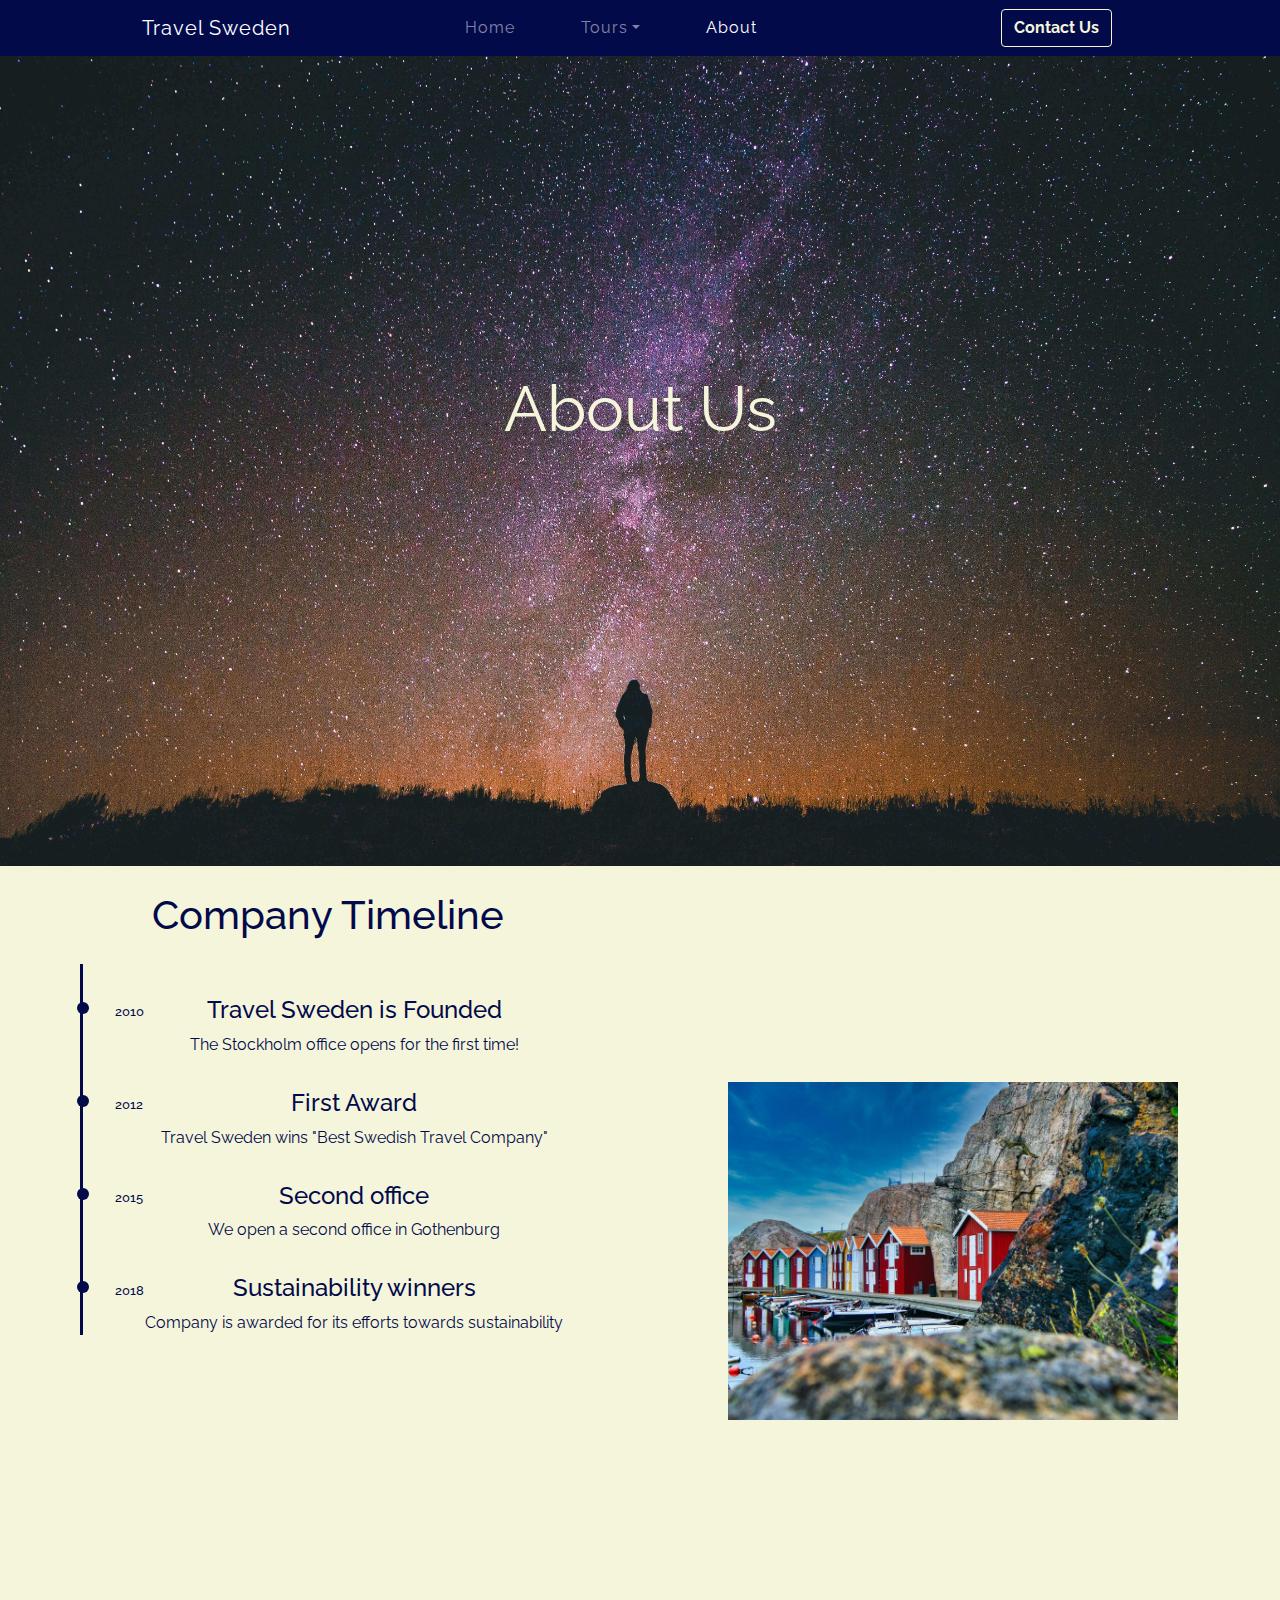
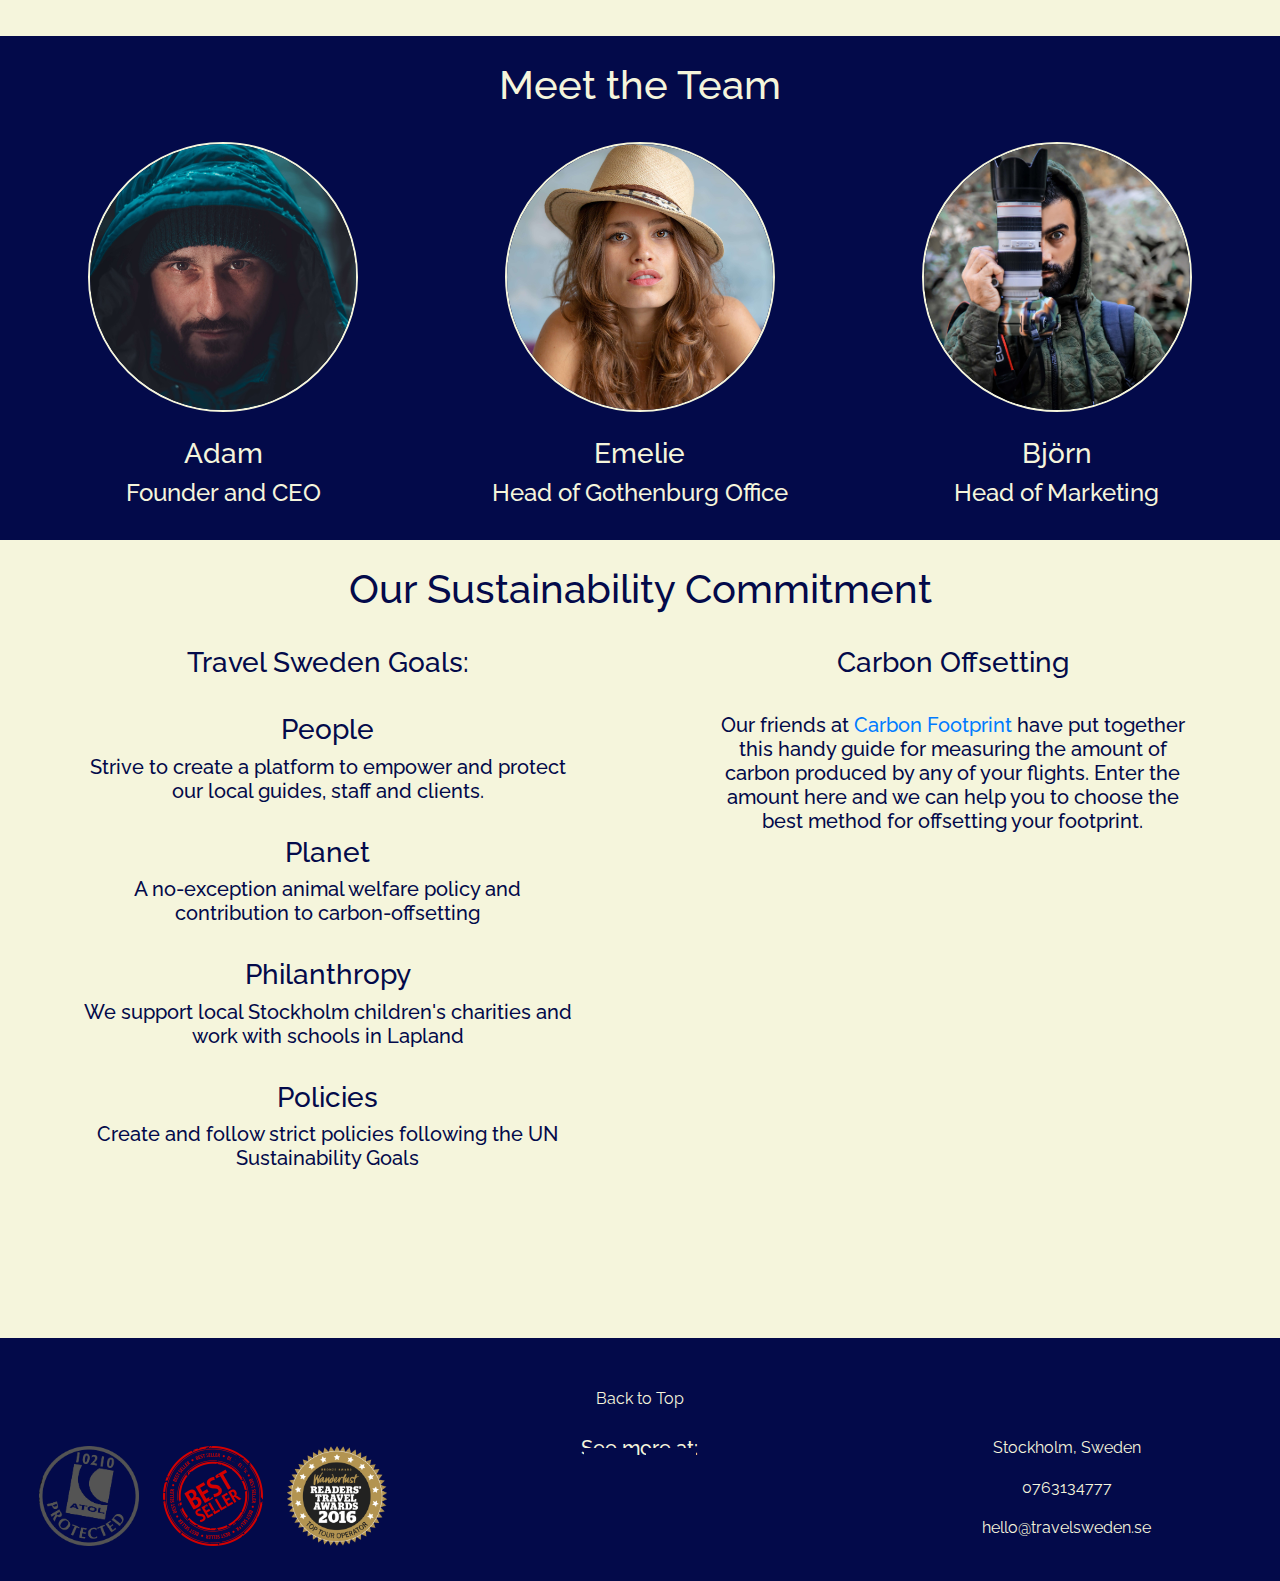
==== commit c240424d: "put html and css files through freeformatter.com" ====
--- a/about.html
+++ b/about.html
@@ -1,241 +1,239 @@
 <!DOCTYPE html>
 <html lang="en">
-<head>
-    <meta charset="UTF-8">
-    <meta name="viewport" content="width=device-width, initial-scale=1.0">
-    <link rel="stylesheet" href="https://stackpath.bootstrapcdn.com/bootstrap/4.5.2/css/bootstrap.min.css">
-    <link rel="stylesheet" href="https://cdnjs.cloudflare.com/ajax/libs/font-awesome/5.14.0/css/all.min.css" integrity="sha512-1PKOgIY59xJ8Co8+NE6FZ+LOAZKjy+KY8iq0G4B3CyeY6wYHN3yt9PW0XpSriVlkMXe40PTKnXrLnZ9+fkDaog==" crossorigin="anonymous" />
-    <link href="https://fonts.googleapis.com/css2?family=Lato&family=Raleway&display=swap" rel="stylesheet">
-    <link rel="stylesheet" href="assets/css/styles.css" type="text/css">
-    <title>Travel Sweden - About</title>  
-    <link rel="icon" href="assets/images/sweden-flag-square.jpg" type="image/jpg">  
-  
-</head>
-<body>
-<a name="top"></a>
-
-<!-- START OF NAV BAR -->
-<header>
-    <nav class="row navbar navbar-dark navbar-expand-lg" style="background-color: #030a4a;">
-    <div class="col-4"> 
-            <a class="navbar-brand" href="index.html">Travel Sweden</a>  
-    </div>
-    <div class="col-4 nav-options">
-            <button class="navbar-toggler" type="button" data-toggle="collapse" data-target="#navbarNavDropdown" aria-controls="navbarNavDropdown" aria-expanded="false" aria-label="Toggle navigation">
-                <span class="navbar-toggler-icon"></span>
-            </button> 
-            <div class="collapse navbar-collapse" id="navbarNavDropdown">
-                <ul class="navbar-nav">
-                    <li class="nav-item nav-link-home">
+   <head>
+      <meta name="description" content="Travel Sweden - a Swedish tailor-made luxury holiday company based in Stockholm">
+      <meta charset="UTF-8">
+      <meta name="viewport" content="width=device-width, initial-scale=1.0">
+      <link rel="stylesheet" href="https://stackpath.bootstrapcdn.com/bootstrap/4.5.2/css/bootstrap.min.css">
+      <link rel="stylesheet" href="https://cdnjs.cloudflare.com/ajax/libs/font-awesome/5.14.0/css/all.min.css" integrity="sha512-1PKOgIY59xJ8Co8+NE6FZ+LOAZKjy+KY8iq0G4B3CyeY6wYHN3yt9PW0XpSriVlkMXe40PTKnXrLnZ9+fkDaog==" crossorigin="anonymous" />
+      <link href="https://fonts.googleapis.com/css2?family=Lato&family=Raleway&display=swap" rel="stylesheet">
+      <link rel="stylesheet" href="assets/css/styles.css" type="text/css">
+      <title>Travel Sweden - About</title>
+      <link rel="icon" href="assets/images/sweden-flag-square.jpg" type="image/jpg">
+   </head>
+   <body>
+      <a id="top"></a>
+      <!-- START OF NAV BAR -->
+      <header>
+         <!--Navbar and Form format taken from Bootstrap CDN-->
+         <nav class="row navbar navbar-dark navbar-expand-lg bg-blue">
+            <div class="col-4"> 
+               <a class="navbar-brand" href="index.html">Travel Sweden</a>  
+            </div>
+            <div class="col-4 nav-options">
+               <button class="navbar-toggler" type="button" data-toggle="collapse" data-target="#navbarNavDropdown" aria-controls="navbarNavDropdown" aria-expanded="false" aria-label="Toggle navigation">
+               <span class="navbar-toggler-icon"></span>
+               </button> 
+               <div class="collapse navbar-collapse" id="navbarNavDropdown">
+                  <ul class="navbar-nav">
+                     <li class="nav-item nav-link-home">
                         <a class="nav-link" href="index.html">Home </a>
-                    </li>
-                    <li class="nav-item dropdown">
+                     </li>
+                     <li class="nav-item dropdown">
                         <a class="nav-link dropdown-toggle" href="#" id="navbarDropdownMenuLink" role="button" data-toggle="dropdown" aria-haspopup="true" aria-expanded="false">
                         Tours</a>
                         <div class="dropdown-menu" aria-labelledby="navbarDropdownMenuLink">
-                            <a class="dropdown-item" href="tour-1.html">Stockholm</a>
-                            <a class="dropdown-item" href="tour-2.html">Lapland</a>
-                            <a class="dropdown-item" href="tour-2.html">Gothenburg</a>
+                           <a class="dropdown-item" href="tour-1.html">Stockholm</a>
+                           <a class="dropdown-item" href="tour-2.html">Lapland</a>
+                           <a class="dropdown-item" href="tour-2.html">Gothenburg</a>
                         </div>
-                    </li>
-                    <li class="nav-item active">
+                     </li>
+                     <li class="nav-item active">
                         <a class="nav-link" href="about.html">About<span class="sr-only">(current)</span></a>
-                    </li>                   
-                </ul>
-            </div>
-        </div>
-    <div class="col-4 enquiry-button">        
-            <button type="button" class="btn btn-light" data-toggle="modal" data-target="#navModal"> Contact Us </button>
-            <div class="modal fade" id="navModal" tabindex="-1" aria-labelledby="navModalLabel" aria-hidden="true">
-                <div class="modal-dialog modal-dialog-centered">
-                    <div class="modal-content">
+                     </li>
+                  </ul>
+               </div>
+            </div>
+            <div class="col-4 enquiry-button">
+               <button type="button" class="btn btn-light" data-toggle="modal" data-target="#navModal"> Contact Us </button>
+               <div class="modal fade" id="navModal" tabindex="-1" aria-labelledby="navModalLabel" aria-hidden="true">
+                  <div class="modal-dialog modal-dialog-centered">
+                     <div class="modal-content">
                         <div class="modal-header">
-                            <h5 class="modal-title" id="navModalLabel">Enquiry Details</h5>
-                            <button type="button" class="close" data-dismiss="modal" aria-label="Close">
-                                <span aria-hidden="true">&times;</span>
-                            </button>
+                           <h5 class="modal-title" id="navModalLabel">Enquiry Details</h5>
+                           <button type="button" class="close" data-dismiss="modal" aria-label="Close">
+                           <span aria-hidden="true">&times;</span>
+                           </button>
                         </div>
                         <form>
-                            <div class="form-group">
-                                <label for="exampleFormControlTextarea1">Full Name</label>
-                                <textarea class="form-control" id="exampleFormControlTextarea1" rows="1" placeholder="Full Name"></textarea>
-                            </div>  
-                            <div class="form-group">                                
-                                <label for="validationDefault01">Email Address</label>
-                                <input type="text" class="form-control" id="validationDefault01" placeholder="Email Address" required>                                                               
-                            </div>
-                            <div class="form-group">
-                                <label for="exampleFormControlTextarea1">Phone Number</label>
-                                <textarea class="form-control" id="exampleFormControlTextarea3" rows="1" placeholder="Phone Number"></textarea>                                
-                            </div>  
-                            <div class="form-group">
-                                <label for="exampleFormControlTextarea1">Anything you'd like to add?</label>
-                                <textarea class="form-control" id="exampleFormControlTextarea2" placeholder="Hotel preference, dates, special occasion" rows="3"></textarea>
-                                <small id="emailHelp" class="form-text text-muted">We'll never share your details with anyone else.</small>
-                            </div>                         
-                                <div class="form-group">
-                                <div class="form-check">
-                                <input class="form-check-input" type="checkbox" value="" id="invalidCheck2" required>
-                                <label class="form-check-label" for="invalidCheck2">
-                                    Agree to terms and conditions
-                                </label>
-                                </div>
-                            </div>
-                            <button type="button" class="btn btn-secondary" data-dismiss="modal">Close</button>
-                            <button class="btn btn-primary" type="submit">Submit </button>                            
-                        </form>                    
-                    </div>
-                </div>
-            </div>
-        </div>  
-    </nav>
-</header>
-<!-- END OF NAV BAR -->
-<main>
-<!-- START OF HERO SECTION -->
-<section class=" about-hero-section">
-    <div class="d-block row container-fluid no-gutters">
-        <h1>About Us</h1>  
-    </div>
-</section>
-<!-- END OF HERO SECTION -->
-<!-- START OF HISTORY SECTION -->
-<section class="history-section">
-    <div class="container-fluid row">
-        <div class="col-lg-6 history-text">         
-            <div class="row">
-                <div class="col-12">
-                    <h1 class="history-heading">
-                        Company Timeline
-                    </h1>
-                </div>
-            </div> 
-            <div class="history-items">
-                <div class="timeline-item" data-dates="2010">
-                    <h4>Travel Sweden is Founded</h4>  
-                    <p>The Stockholm office opens for the first time!</p>              
-                </div>   
-                <div class="timeline-item" data-dates="2012">
-                    <h4>First Award</h4>
-                    <p>Travel Sweden wins "Best Swedish Travel Company"</p>
-                </div>     
-                <div class="timeline-item" data-dates="2015">
-                    <h4>Second office</h4>
-                    <p>We open a second office in Gothenburg</p>
-                </div>     
-                <div class="timeline-item" data-dates="2018">
-                    <h4>Sustainability winners</h4>
-                    <p>Company is awarded for its efforts towards sustainability</p>
-                </div>   
-            </div>              
-        </div>       
-        <div class="col-lg-6 history-image">
-            <img src="assets/images/west-coast.jpg" alt="Houses on the beach in Gothenburg">            
-        </div>
-    </div>
-</section>
-<!-- END OF HISTORY SECTION -->
-<!-- START OF MEET SECTION -->
-<section class="meet-section">
-    <h1>Meet the Team</h1>
-    <div class="container-fluid row meet-details">
-        <div class="col-lg-4 meet-person">
-            <img src="assets/images/person-1.jpg" alt="Person 1">            
-            <h3>Adam</h3>
-            <h4>Founder and CEO</h4>
-        </div>
-        <div class="col-lg-4 meet-person">
-            <img src="assets/images/person-2.jpg" alt="Person 2">            
-            <h3>Emelie</h3>
-            <h4>Head of Gothenburg Office</h4>
-        </div>
-        
-        <div class="col-lg-4 meet-person">
-            <img src="assets/images/person-3.jpg" alt="Person 3">            
-            <h3>Björn</h3>
-            <h4>Head of Marketing</h4>
-        </div>    
-    </div>
-</section>
-<!-- END OF MEET SECTION -->
-<!-- START OF SUSTAINABILITY SECTION -->
-<section class="sustain-section">
-    <h1>Our Sustainability Commitment</h1> 
-    <div class="container-fluid row sustain-goals">
-        <div class="col-lg-6">
-            <h3 class="sustain-heading">Travel Sweden Goals:</h3>                       
-            <h3><i class="fas fa-child"></i> People</h3>
-            <h5>Strive to create a platform to empower and protect our local guides, staff and clients.</h5>
-            <h3><i class="fas fa-globe-europe"></i> Planet</h3>
-            <h5>A no-exception animal welfare policy and contribution to carbon-offsetting</h5>
-            <h3><i class="fas fa-hand-holding-heart"></i> Philanthropy</h3>
-            <h5>We support local Stockholm children's charities and work with schools in Lapland</h5>
-            <h3><i class="far fa-sticky-note"></i> Policies</h3>
-            <h5>Create and follow strict policies following the UN Sustainability Goals</h5>
-        </div>
-        <div class="col-lg-6 sustain-calc">
-            <h3 class="sustain-heading">Carbon Offsetting</h3>
-            <h5>Our friends at <a href="https://www.carbonfootprint.com/" target="_blank">Carbon Footprint</a> have put together this handy guide for measuring the amount of carbon produced by any of your flights. Enter the amount here and we can help you to choose the best method for offsetting your footprint.</h5> 
-            <iframe style="border:0;" allowfullscreen="" aria-hidden="false" tabindex="0" 
-            src="https://calculator.carbonfootprint.com/calculator.aspx?c=flight"></iframe>
-        </div>    
-    </div>
-</section>
-<!-- END OF SUSTAINABILITY SECTION -->
-</main>
-<!-- START OF FOOTER -->
-<footer class="footer-section container-fluid">
-    <div class="row">
-        <div class="col top-button">
-            <a href="#top"><i class="fas fa-arrow-circle-up"></i><br>Back to Top</a>
-        </div>
-    </div>
-    <div class="row">
-        <div class= "col-sm-4 footer-awards">            
-            <img src="assets/images/atol.png" alt="atol">                       
-            <img src="assets/images/recommend.png" alt="BA">
-            <img src="assets/images/wanderlust.png" alt="BA">            
-        </div>
-        <div class="col-sm-4">
-            <h5 class="uppercase general-sub">See more at:</h5>
-            <ul class="list-inline social-links">
-                <li class="list-inline-item">
-                    <a target="_blank" href="https://www.facebook.com/">
-                        <i class="fab fa-facebook" aria-hidden="true"></i>
-                        <span class="sr-only">Facebook</span>
-                    </a>
-                </li>
-                <li class="list-inline-item">
-                    <a target="_blank" href="https://twitter.com/">
-                        <i class="fab fa-twitter" aria-hidden="true"></i>
-                        <span class="sr-only">Twitter</span>
-                    </a>
-                </li>
-                <li class="list-inline-item">
-                    <a target="_blank" href="https://instagram.com/">
-                        <i class="fab fa-instagram" aria-hidden="true"></i>
-                        <span class="sr-only">Instagram</span>
-                    </a>
-                </li>
-                <li class="list-inline-item">
-                    <a target="_blank" href="https://www.linkedin.com/">
-                        <i class="fab fa-linkedin" aria-hidden="true"></i>
-                        <span class="sr-only">LinkedIn</span>
-                    </a>
-                </li>
-            </ul>
-        </div>            
-        <div class= "col-sm-4 footer-address list-block">
-            <p><i class="fa fa-home"></i> Stockholm, Sweden</p>
-            <p><i class="fa fa-phone"></i> 0763134777</p>
-            <p><i class="fa fa-envelope-square"></i> hello@travelsweden.se</p>
-        </div>
-    </div>
-</footer>
-<!-- END OF FOOTER -->   
-
-<script src="https://code.jquery.com/jquery-3.5.1.slim.min.js" integrity="sha384-DfXdz2htPH0lsSSs5nCTpuj/zy4C+OGpamoFVy38MVBnE+IbbVYUew+OrCXaRkfj" crossorigin="anonymous"></script>
-<script src="https://cdn.jsdelivr.net/npm/popper.js@1.16.1/dist/umd/popper.min.js" integrity="sha384-9/reFTGAW83EW2RDu2S0VKaIzap3H66lZH81PoYlFhbGU+6BZp6G7niu735Sk7lN" crossorigin="anonymous"></script>
-<script src="https://stackpath.bootstrapcdn.com/bootstrap/4.5.2/js/bootstrap.min.js" integrity="sha384-B4gt1jrGC7Jh4AgTPSdUtOBvfO8shuf57BaghqFfPlYxofvL8/KUEfYiJOMMV+rV" crossorigin="anonymous"></script>
-</body>
+                           <div class="form-group">
+                              <label for="exampleFormControlTextarea1">Full Name</label>
+                              <textarea class="form-control" id="exampleFormControlTextarea1" rows="1" placeholder="Full Name"></textarea>
+                           </div>
+                           <div class="form-group">                                
+                              <label for="validationDefault01">Email Address</label>
+                              <input type="text" class="form-control" id="validationDefault01" placeholder="Email Address" required>                                                               
+                           </div>
+                           <div class="form-group">
+                              <label for="exampleFormControlTextarea1">Phone Number</label>
+                              <textarea class="form-control" id="exampleFormControlTextarea3" rows="1" placeholder="Phone Number"></textarea>                                
+                           </div>
+                           <div class="form-group">
+                              <label for="exampleFormControlTextarea1">Anything you'd like to add?</label>
+                              <textarea class="form-control" id="exampleFormControlTextarea2" placeholder="Hotel preference, dates, special occasion" rows="3"></textarea>
+                              <small id="emailHelp" class="form-text text-muted">We'll never share your details with anyone else.</small>
+                           </div>
+                           <div class="form-group">
+                              <div class="form-check">
+                                 <input class="form-check-input" type="checkbox" value="" id="invalidCheck2" required>
+                                 <label class="form-check-label" for="invalidCheck2">
+                                 Agree to terms and conditions
+                                 </label>
+                              </div>
+                           </div>
+                           <button type="button" class="btn btn-secondary" data-dismiss="modal">Close</button>
+                           <button class="btn btn-primary" type="submit">Submit </button>                            
+                        </form>
+                     </div>
+                  </div>
+               </div>
+            </div>
+         </nav>
+      </header>
+      <!-- END OF NAV BAR -->
+      <main>
+         <!-- START OF HERO SECTION -->
+         <section class=" about-hero-section">
+            <div class="d-block row container-fluid no-gutters">
+               <h1>About Us</h1>
+            </div>
+         </section>
+         <!-- END OF HERO SECTION -->
+         <!-- START OF HISTORY SECTION -->
+         <section class="history-section">
+            <div class="container-fluid row">
+               <div class="col-lg-6 history-text">
+                  <div class="row">
+                     <div class="col-12">
+                        <h1 class="history-heading">
+                           Company Timeline
+                        </h1>
+                     </div>
+                  </div>
+                  <div class="history-items">
+                     <div class="timeline-item" data-dates="2010">
+                        <h4>Travel Sweden is Founded</h4>
+                        <p>The Stockholm office opens for the first time!</p>
+                     </div>
+                     <div class="timeline-item" data-dates="2012">
+                        <h4>First Award</h4>
+                        <p>Travel Sweden wins "Best Swedish Travel Company"</p>
+                     </div>
+                     <div class="timeline-item" data-dates="2015">
+                        <h4>Second office</h4>
+                        <p>We open a second office in Gothenburg</p>
+                     </div>
+                     <div class="timeline-item" data-dates="2018">
+                        <h4>Sustainability winners</h4>
+                        <p>Company is awarded for its efforts towards sustainability</p>
+                     </div>
+                  </div>
+               </div>
+               <div class="col-lg-6 history-image">
+                  <img src="assets/images/west-coast.jpg" alt="Houses on the beach in Gothenburg">            
+               </div>
+            </div>
+         </section>
+         <!-- END OF HISTORY SECTION -->
+         <!-- START OF MEET SECTION -->
+         <section class="meet-section">
+            <h1>Meet the Team</h1>
+            <div class="container-fluid row meet-details">
+               <div class="col-lg-4 meet-person">
+                  <img src="assets/images/person-1.jpg" alt="Person 1">            
+                  <h3>Adam</h3>
+                  <h4>Founder and CEO</h4>
+               </div>
+               <div class="col-lg-4 meet-person">
+                  <img src="assets/images/person-2.jpg" alt="Person 2">            
+                  <h3>Emelie</h3>
+                  <h4>Head of Gothenburg Office</h4>
+               </div>
+               <div class="col-lg-4 meet-person">
+                  <img src="assets/images/person-3.jpg" alt="Person 3">            
+                  <h3>Björn</h3>
+                  <h4>Head of Marketing</h4>
+               </div>
+            </div>
+         </section>
+         <!-- END OF MEET SECTION -->
+         <!-- START OF SUSTAINABILITY SECTION -->
+         <section class="sustain-section">
+            <h1>Our Sustainability Commitment</h1>
+            <div class="container-fluid row sustain-goals">
+               <div class="col-lg-6">
+                  <h3 class="sustain-heading">Travel Sweden Goals:</h3>
+                  <h3><i class="fas fa-child"></i> People</h3>
+                  <h5>Strive to create a platform to empower and protect our local guides, staff and clients.</h5>
+                  <h3><i class="fas fa-globe-europe"></i> Planet</h3>
+                  <h5>A no-exception animal welfare policy and contribution to carbon-offsetting</h5>
+                  <h3><i class="fas fa-hand-holding-heart"></i> Philanthropy</h3>
+                  <h5>We support local Stockholm children's charities and work with schools in Lapland</h5>
+                  <h3><i class="far fa-sticky-note"></i> Policies</h3>
+                  <h5>Create and follow strict policies following the UN Sustainability Goals</h5>
+               </div>
+               <div class="col-lg-6 sustain-calc">
+                  <h3 class="sustain-heading">Carbon Offsetting</h3>
+                  <h5>Our friends at <a href="https://www.carbonfootprint.com/" target="_blank">Carbon Footprint</a> have put together this handy guide for measuring the amount of carbon produced by any of your flights. Enter the amount here and we can help you to choose the best method for offsetting your footprint.</h5>
+                  <iframe style="border:0;" allowfullscreen="" aria-hidden="false" tabindex="0" 
+                     src="https://calculator.carbonfootprint.com/calculator.aspx?c=flight"></iframe>
+               </div>
+            </div>
+         </section>
+         <!-- END OF SUSTAINABILITY SECTION -->
+      </main>
+      <!-- START OF FOOTER -->
+      <footer class="footer-section container-fluid">
+         <div class="row">
+            <div class="col top-button">
+               <a href="#top"><i class="fas fa-arrow-circle-up"></i><br>Back to Top</a>
+            </div>
+         </div>
+         <div class="row">
+            <div class= "col-sm-4 footer-awards">            
+               <img src="assets/images/atol.png" alt="Atol Certificate">                       
+               <img src="assets/images/recommend.png" alt="Best Seller Award">
+               <img src="assets/images/wanderlust.png" alt="Wanderlust Magazine Travel Award">               
+            </div>
+            <div class="col-sm-4">
+               <h5 class="uppercase general-sub">See more at:</h5>
+               <ul class="list-inline social-links">
+                  <li class="list-inline-item">
+                     <a target="_blank" href="https://www.facebook.com/">
+                     <i class="fab fa-facebook" aria-hidden="true"></i>
+                     <span class="sr-only">Facebook</span>
+                     </a>
+                  </li>
+                  <li class="list-inline-item">
+                     <a target="_blank" href="https://twitter.com/">
+                     <i class="fab fa-twitter" aria-hidden="true"></i>
+                     <span class="sr-only">Twitter</span>
+                     </a>
+                  </li>
+                  <li class="list-inline-item">
+                     <a target="_blank" href="https://instagram.com/">
+                     <i class="fab fa-instagram" aria-hidden="true"></i>
+                     <span class="sr-only">Instagram</span>
+                     </a>
+                  </li>
+                  <li class="list-inline-item">
+                     <a target="_blank" href="https://www.linkedin.com/">
+                     <i class="fab fa-linkedin" aria-hidden="true"></i>
+                     <span class="sr-only">LinkedIn</span>
+                     </a>
+                  </li>
+               </ul>
+            </div>
+            <div class= "col-sm-4 footer-address list-block">
+               <p><i class="fa fa-home"></i> Stockholm, Sweden</p>
+               <p><i class="fa fa-phone"></i> 0763134777</p>
+               <p><i class="fa fa-envelope-square"></i> hello@travelsweden.se</p>
+            </div>
+         </div>
+      </footer>
+      <!-- END OF FOOTER -->   
+      <script src="https://code.jquery.com/jquery-3.5.1.slim.min.js" integrity="sha384-DfXdz2htPH0lsSSs5nCTpuj/zy4C+OGpamoFVy38MVBnE+IbbVYUew+OrCXaRkfj" crossorigin="anonymous"></script>
+      <script src="https://cdn.jsdelivr.net/npm/popper.js@1.16.1/dist/umd/popper.min.js" integrity="sha384-9/reFTGAW83EW2RDu2S0VKaIzap3H66lZH81PoYlFhbGU+6BZp6G7niu735Sk7lN" crossorigin="anonymous"></script>
+      <script src="https://stackpath.bootstrapcdn.com/bootstrap/4.5.2/js/bootstrap.min.js" integrity="sha384-B4gt1jrGC7Jh4AgTPSdUtOBvfO8shuf57BaghqFfPlYxofvL8/KUEfYiJOMMV+rV" crossorigin="anonymous"></script>
+   </body>
 </html>--- a/assets/css/styles.css
+++ b/assets/css/styles.css
@@ -1,715 +1,772 @@
-html, body {    
-    font-family: 'Raleway', sans-serif;
-    text-align: center;   
-    overflow-x: hidden; 
-    scroll-behavior: smooth;
-}
-
-.row{
-    margin: 0
-}
+html,
+body {
+	font-family: 'Raleway', sans-serif;
+	text-align: center;
+	overflow-x: hidden;
+	scroll-behavior: smooth;
+}
+
+
+/************* COLOURS ***********/
+
+.text-blue {
+	color: #030a4a
+}
+
+.text-white {
+	color: #F5F5DC
+}
+
+.bg-blue {
+	background-color: #030a4a
+}
+
+.bg-white {
+	background-color: #F5F5DC
+}
+
+.row {
+	margin: 0
+}
+
+
 /************* HOME PAGE ***********/
 
+
 /* Navbar */
 
-nav a {
-    color: #F5F5DC;
-    letter-spacing: 1px    
+.navbar a {
+	letter-spacing: 1px;
+	color: #F5F5DC
 }
 
 .navbar-nav li {
-    margin: 0 25px 
-}
-
-.navbar-toggler{
-    color: #F5F5DC
-}
-
-.dropdown-item{
-    margin: 4px;
-    padding: 0;
-    color: #030a4a
-}
-
-@media screen and (min-width: 1300px){
-.nav-link-home a{
-    margin-left: 125px 
-    }
-}
-
-@media screen and (max-width:450px){
-    .dropdown-menu{
-    min-width: 6.5rem;
-    background-color: #030a4a;     
-    }
-}
-    
-@media screen and (max-width:450px){
-    .dropdown-item{
-    margin: 4px;
-    padding: 0;
-    color: #F5F5DC
-    }
-}
-
-@media screen and (min-width:600px){
-    .dropdown-item{
-    margin-left: 30px;
-    width: 75% 
-    }
-}
-
-@media screen and (max-width:450px){
-    .enquiry-button{  
-        display: none      
-    }
-}
-
-@media screen and (max-width:450px){
-    .navbar-nav li{  
-        margin-left: 10px      
-    }
-}
-
-.nav-options{
-    padding: 0px
+	margin: 0 25px
+}
+
+.dropdown-item {
+	margin: 4px;
+	padding: 0;
+}
+
+.dropdown-menu a {
+	color: #030a4a
+}
+
+@media screen and (max-width:450px) {
+	.dropdown-menu a {
+		color: #F5F5DC
+	}
+}
+
+@media screen and (min-width: 1300px) {
+	.nav-link-home a {
+		margin-left: 125px
+	}
+}
+
+@media screen and (max-width:450px) {
+	.dropdown-menu {
+		min-width: 6.5rem;
+		background-color: #030a4a;
+	}
+}
+
+@media screen and (max-width:450px) {
+	.dropdown-item {
+		margin: 0px;
+		padding: 0;
+	}
+}
+
+@media screen and (min-width:600px) {
+	.dropdown-item {
+		margin-left: 30px;
+		width: 75%
+	}
+}
+
+.navbar-toggler {
+	color: #F5F5DC
+}
+
+@media screen and (max-width:450px) {
+	.enquiry-button {
+		display: none
+	}
+}
+
+@media screen and (max-width:450px) {
+	.navbar-nav li {
+		margin-left: 0px
+	}
+}
+
+.nav-options {
+	padding: 0px
 }
 
 .form-group {
-    margin: 10px 25px
-}
-
-.btn-primary{
-    background-color: #030a4a;
-    margin-bottom: 15px
-}
-
-.btn-secondary{
-    margin-bottom: 15px
-}
-
-.btn-submit{
-    color: #F5F5DC;
-    margin-bottom: 15px
-}
-
-.btn-light{
-    color: #030a4a;
-    font-weight: bold
-}
+	margin: 10px 25px
+}
+
+.btn-primary,
+.btn-secondary {
+	margin-bottom: 15px
+}
+
+.btn-light {
+	color: #030a4a;
+	font-weight: bold
+}
+
+
 /* Hero Container */
-  
-.hero-section {    
-    text-align: center;
-    height: 90vh;
-    background-image: url("../images/deck-lake-forest.jpg");
-    background-size: cover;
-    background-repeat: no-repeat;
-    background-position: 50% 50%;
-    color: #F5F5DC;    
-}
-
-@media screen and (min-width:1125px){
-    .hero-section{    
-    animation: mymove 5s;   
-    }
+
+.hero-section {
+	text-align: center;
+	height: 90vh;
+	background-image: url("../images/deck-lake-forest.jpg");
+	background-size: cover;
+	background-repeat: no-repeat;
+	background-position: 50% 50%;
+	color: #F5F5DC;
+}
+
+
+/* This animation was taken from CSS Tricks website */
+
+@media screen and (min-width:1125px) {
+	.hero-section {
+		animation: mymove 5s;
+	}
 }
 
 @keyframes mymove {
-  from {background-size: 100%;}
-  to {background-size: 110%;}
-}
-
-.hero-section h1{    
-    padding-top: 35vh;
-    font-weight: 400;
-    font-size: 400%;
-}
-
-@media screen and (max-width:400px){
-    .hero-section h1{    
-    padding-top: 100px;    
-    }
-}
+	from {
+		background-size: 100%;
+	}
+	to {
+		background-size: 110%;
+	}
+}
+
+.hero-section h1 {
+	padding-top: 35vh;
+	font-weight: 400;
+	font-size: 400%;
+	color: #F5F5DC;
+}
+
+@media screen and (max-width:400px) {
+	.hero-section h1 {
+		padding-top: 100px;
+	}
+}
+
 
 /* Values Container */
 
-.values-section{
-    background-color: #F5F5DC
-}
-
-.value-text h1, .value-text h4 {
-    padding: 25px 25px 0 25px;
-    color: #030a4a;
-}
-
-@media screen and (max-width:450px){
-    .value-text h1{         
-        padding-top: 25px   
-    }
-}
-
-@media screen and (max-width:450px){
-    .value-text h4{         
-        margin-bottom: 50px      
-    }
-}
-.values-section img{
-    height: 50vh;
-    padding: 45px 10px 15px 10px;    
-}
-
-@media screen and (max-width:450px){
-    .values-section img, .values-section p{  
-        display: none      
-    }
-}
+.values-section {
+	background-color: #F5F5DC
+}
+
+.value-text h1,
+.value-text h4 {
+	padding: 25px 25px 0 25px;
+}
+
+@media screen and (max-width:450px) {
+	.value-text h1 {
+		padding-top: 25px
+	}
+}
+
+@media screen and (max-width:450px) {
+	.value-text h4 {
+		margin-bottom: 50px
+	}
+}
+
+.values-section img {
+	height: 50vh;
+	padding: 45px 10px 15px 10px;
+}
+
+@media screen and (max-width:450px) {
+	.values-section img,
+	.values-section p {
+		display: none
+	}
+}
+
 
 /* Tour List Container */
 
 .tour-list-section {
-    background-image: url("../images/northern-lights.jpg");
-    background-size: cover;
-    background-repeat: no-repeat;
-    background-position: 50% 50%;
-    height: 100%;      
-    overflow: hidden;    
-}
-
-.tour-list-section h1{
-    color: #F5F5DC;
-    margin: 25px 0
+	background-image: url("../images/northern-lights.jpg");
+	background-size: cover;
+	background-repeat: no-repeat;
+	background-position: 50% 50%;
+	height: 100%;
+	overflow: hidden;
+}
+
+.tour-list-section h1 {
+	margin: 25px 0;
+	color: #F5F5DC;
 }
 
 .card {
-    margin: 25px 0 40px 0;
-    
+	margin: 25px 0 40px 0;
 }
 
 .card-list {
-    padding: 0
-}
-
-.card a {
-    color: #030a4a;
-}
-
-.card img:hover{
-    opacity: 0.8;
-}
+	padding: 0
+}
+
+.card img:hover {
+	opacity: 0.8;
+}
+
 
 /* Review Section */
 
-.review-section{
-    background-color: #F5F5DC
-}
-
-.carousel-item{
-    padding: 25px 150px;
-    color: #030a4a 
-}
-
-@media screen and (max-width:800px){
-    .carousel-item{
-    padding: 25px 50px    
-    }
-}
+.review-section {
+	background-color: #F5F5DC
+}
+
+.carousel-item {
+	padding: 25px 150px;
+	color: #030a4a
+}
+
+@media screen and (max-width:800px) {
+	.carousel-item {
+		padding: 25px 50px
+	}
+}
+
+
+/* This carousel-control CSS was taken from an Stack Overflow */
 
 .carousel-control-prev-icon,
 .carousel-control-next-icon {
-    height: 100px;
-    width: 100px;
-    outline: black;
-    background-size: 100%, 100%;  
-    background-image: none;
-}
-
-.carousel-control-next-icon:after{
-    content: '>';
-    font-size: 30px;
-    color: #030a4a;
+	height: 100px;
+	width: 100px;
+	outline: black;
+	background-size: 100%, 100%;
+	background-image: none;
+}
+
+.carousel-control-next-icon:after {
+	content: '>';
+	font-size: 30px;
+	color: #030a4a;
 }
 
 .carousel-control-prev-icon:after {
-    content: '<';
-    font-size: 30px;
-    color: #030a4a;
-}
+	content: '<';
+	font-size: 30px;
+	color: #030a4a;
+}
+
 
 /* Why Section */
 
 .why-section {
-    background-image: url("../images/frozen-lake.jpg");
-    background-size: cover;
-    background-repeat: no-repeat;
-    background-position: 50% 50%;
-    height: 100%;      
-    overflow: hidden;    
-}
-
-.why-section h1{
-    color: #F5F5DC;
-    margin-top: 25px
+	background-image: url("../images/frozen-lake.jpg");
+	background-size: cover;
+	background-repeat: no-repeat;
+	background-position: 50% 50%;
+	height: 100%;
+	overflow: hidden;
+}
+
+.why-section h1 {
+	color: #F5F5DC;
+	margin-top: 25px
 }
 
 .list-heading {
-    font-size: larger
-}
+	font-size: larger
+}
+
 
 /************* TOUR 1 PAGE ***********/
 
+
 /*Hero container*/
 
-.tour1-hero-section {    
-    text-align: center;
-    height: 90vh;
-    background-image: url("../images/stockholm-archipelago.jpg");
-    background-size: cover;
-    background-repeat: no-repeat;
-    background-position: 50% 50%;
-    color: #F5F5DC;    
-}
-
-@media screen and (min-width:1125px){
-    .tour1-hero-section{    
-    animation: mymove 5s;   
-    }
-}
-
-.tour1-hero-section h1{    
-    padding-top: 35vh;
-    font-weight: 400;
-    font-size: 400%;
-}
-
-@media screen and (max-width:400px){
-    .tour1-hero-section h1{    
-    padding-top: 125px;
-    font-size: 325%
-    }
-}
+.tour1-hero-section {
+	text-align: center;
+	height: 90vh;
+	background-image: url("../images/stockholm-archipelago.jpg");
+	background-size: cover;
+	background-repeat: no-repeat;
+	background-position: 50% 50%;
+}
+
+@media screen and (min-width:1125px) {
+	.tour1-hero-section {
+		animation: mymove 5s;
+	}
+}
+
+.tour1-hero-section h1 {
+	padding-top: 35vh;
+	font-weight: 400;
+	font-size: 400%;
+}
+
+@media screen and (max-width:400px) {
+	.tour1-hero-section h1 {
+		padding-top: 125px;
+		font-size: 325%
+	}
+}
+
 
 /*Highlights section*/
 
-.highlights-section{
-    padding: 25px 0;
-    background-color: #F5F5DC;
-    color: #030a4a;
-}
-
-.highlights-points ul{
-    padding-left: 0
-}
-
-.highlights-points ul li{
-    list-style-type: none;
-    padding: 0;
-    font-weight: bold;
-    line-height: 2.5
-}
-
-.btn-light {    
-    background-color: #030a4a;
-    border-color: #F5F5DC;
-    color: #F5F5DC;
-}
-
-@media screen and (max-width:800px){
-    .highlights-points h1{    
-    padding-top: 25px
-    }
-}
+.highlights-section {
+	background-color: #F5F5DC;
+	color: #030a4a;
+	padding: 25px 0;
+}
+
+.highlights-points ul {
+	padding-left: 0
+}
+
+.highlights-points ul li {
+	list-style-type: none;
+	padding: 0;
+	font-weight: bold;
+	line-height: 2.5
+}
+
+.btn-light {
+	background-color: #030a4a;
+	border-color: #F5F5DC;
+	color: #F5F5DC;
+}
+
+@media screen and (max-width:800px) {
+	.highlights-points h1 {
+		padding-top: 25px
+	}
+}
+
 
 /*Itinerary container*/
 
-.itinerary1-section{
-    background-image: url("../images/sthlm-sky.jpg");
-    background-size: cover;
-    background-repeat: no-repeat;
-    background-position: 50% 50%;  
-    color: #030a4a;  
-}
-
-.itinerary-details{
-    background-color: rgba(255, 255, 255, 0.8);  
-    padding: 10px 25px;
-    margin: 10px 25px
-}
-
-@media screen and (max-width:450px){
-    .itinerary-details{
-    padding: 10px 25px;
-    margin: 10px 0
-    }
-}
-
-.itinerary-map iframe{    
-    height: 420px;
-    width: 550px;       
-    margin: 25px
-}
-
-@media screen and (max-width:450px){
-    .itinerary-map iframe{    
-    height: 225px;
-    width: 320px;
-    margin: 15px 0 0 0
-    }
-}
+.itinerary1-section {
+	background-image: url("../images/sthlm-sky.jpg");
+	background-size: cover;
+	background-repeat: no-repeat;
+	background-position: 50% 50%;
+	color: #030a4a;
+}
+
+.itinerary-details {
+	background-color: rgba(255, 255, 255, 0.8);
+	padding: 10px 25px;
+	margin: 10px 25px
+}
+
+@media screen and (max-width:450px) {
+	.itinerary-details {
+		padding: 10px 25px;
+		margin: 10px 0
+	}
+}
+
+.itinerary-map iframe {
+	height: 420px;
+	width: 550px;
+	margin: 25px
+}
+
+@media screen and (max-width:450px) {
+	.itinerary-map iframe {
+		height: 225px;
+		width: 300px;
+		margin: 15px 0 0 0
+	}
+}
+
 
 /*Weather container*/
 
-.weather-section{
-    background-color: #F5F5DC;
-    color: #030a4a;
-}
-
-.weather-section h1{
-    padding-top: 25px
+.weather-section {
+	background-color: #F5F5DC;
+	color: #030a4a;
+}
+
+.weather-section h1 {
+	padding-top: 25px
 }
 
 .weather-month {
-    padding: 25px 150px
-}
-
-@media screen and (max-width:450px){
-    .weather-month {
-    padding: 25px
-    }
-}
+	padding: 25px 150px
+}
+
+@media screen and (max-width:450px) {
+	.weather-month {
+		padding: 25px
+	}
+}
+
 
 /*Photo Gallery container*/
 
-.photo-gallery-section{
-    height: 95vh
-}
-
-.photo-gallery-section h1{
-    padding-top: 25px
-}
-
-.carousel-item img{
-    height: 75vh;
-    object-fit: cover;
-    padding: 0 25px;
-}
-
-.carousel-indicators li{
-    margin-bottom: 25px
-}
-
-@media screen and (max-width:500px){
-    .photo-gallery-section{
-    height: 65vh
-    }
-}
-
-@media screen and (max-width:500px){
-    .tour-picture{
-    padding: 25px 15px      
-    }
-}
-
-@media screen and (max-width:500px){
-    .carousel-item img{
-    height: 45vh;    
-    object-fit: cover;
-    }
-}
+.photo-gallery-section {
+	height: 95vh
+}
+
+.photo-gallery-section h1 {
+	padding-top: 25px
+}
+
+.carousel-item img {
+	height: 75vh;
+	object-fit: cover;
+	padding: 0 25px;
+}
+
+.carousel-indicators li {
+	margin-bottom: 25px
+}
+
+@media screen and (max-width:500px) {
+	.photo-gallery-section {
+		height: 65vh
+	}
+}
+
+@media screen and (max-width:500px) {
+	.tour-picture {
+		padding: 25px 15px
+	}
+}
+
+@media screen and (max-width:500px) {
+	.carousel-item img {
+		height: 45vh;
+		object-fit: cover;
+	}
+}
+
 
 /************* TOUR 2 PAGE ***********/
 
+
 /*Hero container*/
 
-.tour2-hero-section {    
-    text-align: center;
-    height: 90vh;
-    background-image: url("../images/snow.jpg");
-    background-size: cover;
-    background-repeat: no-repeat;
-    background-position: 50% 50%;
-    color: #F5F5DC;    
-}
-
-@media screen and (min-width:1125px){
-    .tour2-hero-section{    
-    animation: mymove 5s;   
-    }
-}
-
-.tour2-hero-section h1{    
-    padding-top: 35vh;
-    font-weight: 400;
-    font-size: 400%;
-}
-
-@media screen and (max-width:400px){
-    .tour2-hero-section h1{    
-    padding-top: 150px;
-    font-size: 350%
-    }
-}
-
-.itinerary2-section{
-    background-image: url("../images/lapland-summer.jpg");
-    background-size: cover;
-    background-repeat: no-repeat;
-    background-position: 50% 50%;
-    
-}
+.tour2-hero-section {
+	text-align: center;
+	height: 90vh;
+	background-image: url("../images/snow.jpg");
+	background-size: cover;
+	background-repeat: no-repeat;
+	background-position: 50% 50%;
+	color: #F5F5DC;
+}
+
+@media screen and (min-width:1125px) {
+	.tour2-hero-section {
+		animation: mymove 5s;
+	}
+}
+
+.tour2-hero-section h1 {
+	padding-top: 35vh;
+	font-weight: 400;
+	font-size: 400%;
+}
+
+@media screen and (max-width:400px) {
+	.tour2-hero-section h1 {
+		padding-top: 150px;
+		font-size: 350%
+	}
+}
+
+.itinerary2-section {
+	background-image: url("../images/lapland-summer.jpg");
+	background-size: cover;
+	background-repeat: no-repeat;
+	background-position: 50% 50%;
+}
+
 
 /************* TOUR 3 PAGE ***********/
 
+
 /*Hero container*/
 
-.tour3-hero-section {    
-    text-align: center;
-    height: 90vh;
-    background-image: url("../images/west-coast-beach.jpg");
-    background-size: cover;
-    background-repeat: no-repeat;
-    background-position: 50% 50%;
-    color: #F5F5DC;    
-}
-
-@media screen and (min-width:1125px){
-    .tour3-hero-section{    
-    animation: mymove 5s;   
-    }
-}
-
-.tour3-hero-section h1{    
-    padding-top: 35vh;
-    font-weight: 400;
-    font-size: 400%;
-}
-
-@media screen and (max-width:400px){
-    .tour3-hero-section h1{    
-    padding-top: 150px;
-    font-size: 350%
-    }
-}
-
-.itinerary3-section{
-    background-image: url("../images/gothenburg-bridge.jpg");
-    background-size: cover;
-    background-repeat: no-repeat;
-    background-position: 50% 50%;    
-}
+.tour3-hero-section {
+	text-align: center;
+	height: 90vh;
+	background-image: url("../images/west-coast-beach.jpg");
+	background-size: cover;
+	background-repeat: no-repeat;
+	background-position: 50% 50%;
+	color: #F5F5DC;
+}
+
+@media screen and (min-width:1125px) {
+	.tour3-hero-section {
+		animation: mymove 5s;
+	}
+}
+
+.tour3-hero-section h1 {
+	padding-top: 35vh;
+	font-weight: 400;
+	font-size: 400%;
+}
+
+@media screen and (max-width:400px) {
+	.tour3-hero-section h1 {
+		padding-top: 150px;
+		font-size: 350%
+	}
+}
+
+.itinerary3-section {
+	background-image: url("../images/gothenburg-bridge.jpg");
+	background-size: cover;
+	background-repeat: no-repeat;
+	background-position: 50% 50%;
+}
+
 
 /************* ABOUT PAGE ***********/
 
+
 /*Hero container*/
 
-.about-hero-section {    
-    text-align: center;
-    height: 90vh;
-    background-image: url("../images/about-hero.jpg");
-    background-size: cover;
-    background-repeat: no-repeat;
-    background-position: 50% 50%;
-    color: #F5F5DC;    
-}
-
-@media screen and (min-width:1125px){
-    .about-hero-section{    
-    animation: mymove 5s;   
-    }
-}
-
-.about-hero-section h1{    
-    padding-top: 35vh;
-    font-weight: 400;
-    font-size: 400%;
-}
-
-@media screen and (max-width:400px){
-    .about-hero-section h1{    
-    padding-top: 150px;
-    font-size: 350%
-    }
-}
+.about-hero-section {
+	text-align: center;
+	height: 90vh;
+	background-image: url("../images/about-hero.jpg");
+	background-size: cover;
+	background-repeat: no-repeat;
+	background-position: 50% 50%;
+	color: #F5F5DC;
+}
+
+@media screen and (min-width:1125px) {
+	.about-hero-section {
+		animation: mymove 5s;
+	}
+}
+
+.about-hero-section h1 {
+	padding-top: 35vh;
+	font-weight: 400;
+	font-size: 400%;
+}
+
+@media screen and (max-width:400px) {
+	.about-hero-section h1 {
+		padding-top: 150px;
+		font-size: 350%
+	}
+}
+
 
 /*History container*/
 
-.history-section{
-    background-color: #F5F5DC;
-    height: 100%
-}
-
-.history-heading{
-    color: #030a4a;
-    margin: 25px
-}
-
-.timeline-item{
-    padding: 2em 2em 0em 2em;
-    position: relative;
-    color: #030a4a;
-    border-left: 3px solid;
-    margin-left: 50px
-}
-
-.timeline-item p{
-    padding: 0;
-    margin: 0;
+.history-section {
+	background-color: #F5F5DC;
+	height: 100%
+}
+
+.history-heading {
+	color: #030a4a;
+	margin: 25px
+}
+
+
+/*These timeline-item styling was partly taken from the CI Whiskey project */
+
+.timeline-item {
+	padding: 2em 2em 0em 2em;
+	position: relative;
+	color: #030a4a;
+	border-left: 3px solid;
+	margin-left: 50px
+}
+
+.timeline-item p {
+	padding: 0;
+	margin: 0;
 }
 
 .timeline-item:before {
-    content: attr(data-dates);
-    position: absolute;
-    left: 2.5em;
-    top: 3em;
-    display: block;
-    font-weight: 500;
-    font-size: 0.8em;
-    padding: 0;
-}
-
-@media screen and (max-width:500px){
-    .timeline-item:before {    
-    position: static;
-    }
-}
-
-@media screen and (max-width:500px){
-    .timeline-item {    
-    margin-left: 0px
-    }
+	content: attr(data-dates);
+	position: absolute;
+	left: 2.5em;
+	top: 3em;
+	display: block;
+	font-weight: 500;
+	font-size: 0.8em;
+	padding: 0;
+}
+
+@media screen and (max-width:500px) {
+	.timeline-item:before {
+		position: static;
+	}
+}
+
+@media screen and (max-width:500px) {
+	.timeline-item {
+		margin-left: 0px
+	}
 }
 
 .timeline-item:after {
-    width: 12px;
-    height: 12px;
-    display: block;
-    top: 2.4em;
-    position: absolute;
-    left: -6px;
-    border-radius: 12px;
-    content: ' ';
-    background: #030a4a;    
+	width: 12px;
+	height: 12px;
+	display: block;
+	top: 2.4em;
+	position: absolute;
+	left: -6px;
+	border-radius: 12px;
+	content: ' ';
+	background: #030a4a;
 }
 
 .history-items {
-    margin-bottom: 30px;
-}
-
-.history-image img{
-    height: 80vh;
-    width: 450px;
-    object-fit: contain;    
-    margin: 25px
-}
-
-@media screen and (max-width:960px){
-    .history-image img{
-    height: 40vh;
-    width: 100%;
-    margin-left: 10px
-    }
-}
-
-@media screen and (min-width: 1300px){
-    .history-image img{
-    height: 50vh;
-    width: 100%;    
-    margin-left: 10px
-    }
-}
+	margin-bottom: 30px;
+}
+
+.history-image img {
+	height: 80vh;
+	width: 450px;
+	object-fit: contain;
+	margin: 25px
+}
+
+@media screen and (max-width:960px) {
+	.history-image img {
+		height: 40vh;
+		width: 100%;
+		margin-left: 10px
+	}
+}
+
+@media screen and (min-width: 1300px) {
+	.history-image img {
+		height: 50vh;
+		width: 100%;
+		margin-left: 10px
+	}
+}
+
 
 /*Meet container*/
 
-.meet-section{
-    background-color: #030a4a;    
-}
-
-.meet-details, .sustain-goals{
-    margin: 0
-}
-
-.meet-section h1{
-    padding-top: 25px;
-    color: #F5F5DC    
-}
-
-.meet-person img{
-    object-fit: contain;
-    height: 30vh;
-    border: 2px #F5F5DC solid;
-    border-radius: 50%;
-    margin: 25px 0      
-}
-
-.meet-person h3, .meet-person h4{
-    color: #F5F5DC
-}
-
-.meet-person h4{
-    padding-bottom: 25px    
-}
-
-/*Sustainability container*/ 
-
-.sustain-section{
-    background-color: #F5F5DC;
-    color:  #030a4a
-}
-
-.sustain-calc iframe{    
-    height: 440px;
-    width: 580px;       
-    margin: 0 25px 25px 25px
-}
-
-@media screen and (max-width:450px){
-    .sustain-calc iframe{       
-    width: 100%;
-    height: 580px;
-    margin-left: 5px
-    }
-}
-
-.sustain-heading{
-    padding: 25px 0
-}
-
-.sustain-section h1{
-    padding-top: 25px
-}
-
-.sustain-section h5{
-    padding: 0 50px 25px 50px
-}
+.meet-section {
+	background-color: #030a4a;
+}
+
+.meet-details,
+.sustain-goals {
+	margin: 0
+}
+
+.meet-section h1 {
+	padding-top: 25px;
+	color: #F5F5DC
+}
+
+.meet-person img {
+	object-fit: contain;
+	height: 30vh;
+	border: 2px #F5F5DC solid;
+	border-radius: 50%;
+	margin: 25px 0
+}
+
+.meet-person h3,
+.meet-person h4 {
+	color: #F5F5DC
+}
+
+.meet-person h4 {
+	padding-bottom: 25px
+}
+
+
+/*Sustainability container*/
+
+.sustain-section {
+	background-color: #F5F5DC;
+	color: #030a4a
+}
+
+.sustain-calc iframe {
+	height: 440px;
+	width: 580px;
+	margin: 0 25px 25px 25px
+}
+
+@media screen and (max-width:450px) {
+	.sustain-calc iframe {
+		width: 100%;
+		height: 580px;
+		margin-left: 5px
+	}
+}
+
+.sustain-heading {
+	padding: 25px 0
+}
+
+.sustain-section h1 {
+	padding-top: 25px
+}
+
+.sustain-section h5 {
+	padding: 0 50px 25px 50px
+}
+
 
 /************* Footer **************/
 
-.footer-section{
-    padding: 25px 0;
-}
-
-footer, footer i, footer a{
-    background-color: #030a4a;
-    color: #F5F5DC
-}
-
-.top-button{
-    margin-bottom: 25px
-}
-
-.footer-awards img{
-    height: 100px;
-    vertical-align: center;
-    margin: 10px
-}
-
-.list-inline-item i{
-    padding: 25px;
-    font-size: 200%    
-}
-
-@media screen and (max-width:450px){
-    .list-inline-item i{
-    padding: 25px 5px;
-    }
+.footer-section {
+	padding: 25px 0;
+}
+
+footer,
+footer i,
+footer a {
+	background-color: #030a4a;
+	color: #F5F5DC
+}
+
+.top-button {
+	margin-bottom: 25px;
+}
+
+.footer-awards img {
+	height: 100px;
+	vertical-align: center;
+	margin: 10px
+}
+
+.list-inline-item i {
+	padding: 25px;
+	font-size: 200%
+}
+
+@media screen and (max-width:450px) {
+	.list-inline-item i {
+		padding: 25px 5px;
+	}
 }